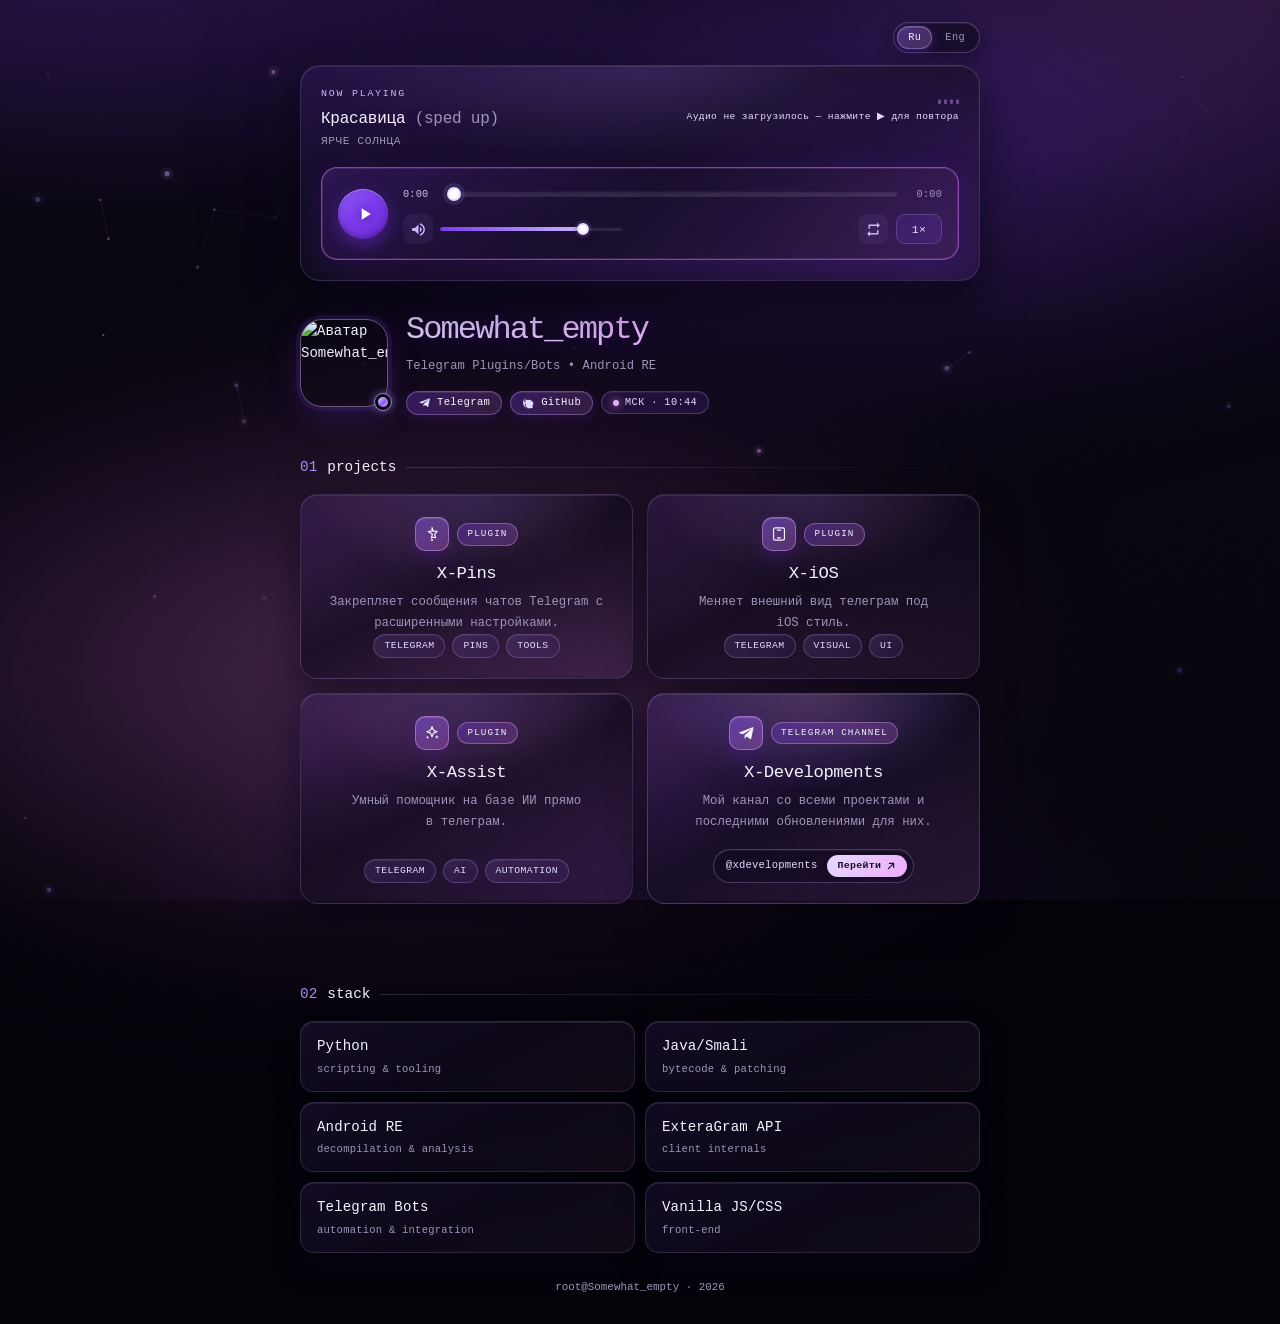
==== dev/index.html @ b6b92739 "dev: редизайн тестовой версии сайта — аура, X-Pins, stack, Web Audio visualizer, 3D-тилт карточек" ====
<!doctype html>
<html lang="ru">
<head>
  <meta charset="utf-8">
  <meta name="viewport" content="width=device-width, initial-scale=1">
  <meta name="theme-color" content="#05030a">
  <meta name="robots" content="noindex, nofollow">
  <meta name="description" content="Somewhat_empty — Telegram Plugins/Bots (X-Pins, X-iOS, X-Assist) • Android RE.">
  <meta property="og:type" content="website">
  <meta property="og:site_name" content="Somewhat_empty">
  <meta property="og:title" content="Somewhat_empty — Telegram Plugins/Bots • Android RE">
  <meta property="og:description" content="Плагины и инструменты для Telegram (X-Pins, X-iOS, X-Assist), боты и Android RE.">
  <meta property="og:url" content="https://empty.is-a.dev/">
  <meta property="og:image" content="https://empty.is-a.dev/og-preview.png">
  <meta property="og:image:type" content="image/png">
  <meta property="og:image:width" content="1200">
  <meta property="og:image:height" content="630">
  <meta name="twitter:card" content="summary_large_image">
  <meta name="twitter:title" content="Somewhat_empty — Telegram Plugins/Bots • Android RE">
  <meta name="twitter:description" content="Плагины и инструменты для Telegram (X-Pins, X-iOS, X-Assist), боты и Android RE.">
  <meta name="twitter:image" content="https://empty.is-a.dev/og-preview.png">
  <link rel="canonical" href="https://empty.is-a.dev/">
  <title>Somewhat_empty — projects</title>
  <link rel="icon" href="data:image/svg+xml,%3Csvg xmlns='http://www.w3.org/2000/svg' viewBox='0 0 32 32'%3E%3Crect width='32' height='32' rx='8' fill='%23120b22'/%3E%3Cpath d='M12 22.5a2.8 2.8 0 1 1-2.8-2.8c.4 0 .7 0 1 .2V9.2l9-2v9.6a2.8 2.8 0 1 1-2.8-2.8c.4 0 .7 0 1 .2V11l-5.4 1.2z' fill='%23a78bfa'/%3E%3C/svg%3E">
  <link rel="stylesheet" href="style.css?v=24">
</head>
<body>
  <canvas class="bg-particles" id="bg-particles" aria-hidden="true"></canvas>
  <div class="bg-aurora" aria-hidden="true"><span></span><span></span></div>
  <a class="skip-link" href="#main-content" data-i18n="skip">Перейти к содержимому</a>

  <header class="site-header">
    <div class="page-shell">
      <div class="top-bar">
        <button class="owner-views" id="owner-views" type="button" hidden aria-live="polite" title="Уникальные посетители">
          <svg class="owner-views__icon owner-views__icon--eye" viewBox="0 0 24 24" aria-hidden="true" focusable="false">
            <path d="M2.2 12c1.9-4.1 5.6-6.8 9.8-6.8s7.9 2.7 9.8 6.8c-1.9 4.1-5.6 6.8-9.8 6.8S4.1 16.1 2.2 12Z" fill="none" stroke="currentColor" stroke-width="1.8" stroke-linejoin="round"/>
            <circle cx="12" cy="12" r="3" fill="none" stroke="currentColor" stroke-width="1.8"/>
          </svg>
          <svg class="owner-views__icon owner-views__icon--age" viewBox="0 0 24 24" aria-hidden="true" focusable="false">
            <circle cx="12" cy="12" r="8.5" fill="none" stroke="currentColor" stroke-width="1.8"/>
            <path d="M12 7.5v4.8l3.2 2" fill="none" stroke="currentColor" stroke-width="1.8" stroke-linecap="round" stroke-linejoin="round"/>
          </svg>
          <span id="owner-views-count">0</span>
        </button>
        <div class="lang-switch" id="lang-switch" role="group" aria-label="Language">
          <button class="lang-switch__btn is-active" type="button" data-lang="ru" aria-pressed="true">Ru</button>
          <button class="lang-switch__btn" type="button" data-lang="en" aria-pressed="false">Eng</button>
        </div>
      </div>

      <section class="now-playing" aria-labelledby="now-playing-title">
        <div class="now-playing__top">
          <div class="now-playing__meta">
            <p class="now-playing__label" id="now-playing-title">NOW PLAYING</p>
            <p class="now-playing__track">Красавица <span>(sped up)</span></p>
            <p class="now-playing__artist">ЯРЧЕ СОЛНЦА</p>
          </div>
          <div class="now-playing__side">
            <div class="eq" id="eq" aria-hidden="true">
              <span></span><span></span><span></span><span></span>
            </div>
            <p class="now-playing__status" id="player-status" role="status" aria-live="polite"></p>
            <button class="sound-hint" id="sound-hint" type="button" hidden>
              <svg class="icon" viewBox="0 0 24 24" aria-hidden="true"><path d="M3 10v4h4l5 5V5L7 10H3zm13.5 2a4.5 4.5 0 00-2.5-4.03v8.05A4.5 4.5 0 0016.5 12zM14 3.23v2.06c2.89.86 5 3.54 5 6.71s-2.11 5.85-5 6.71v2.06c4.01-.91 7-4.49 7-8.77S18.01 4.14 14 3.23z" fill="currentColor"/></svg>
              <span data-i18n="unmuteHint">включить звук</span>
            </button>
          </div>
        </div>

        <div class="player" id="player">
          <span class="player__sheen" aria-hidden="true"></span>
          <audio id="audio" preload="auto" playsinline src="../2_5472336063693367267.m4a"
                 aria-label="Красавица (sped up) — ЯРЧЕ СОЛНЦА"></audio>

          <button class="player__play" id="play-btn" type="button" aria-label="Воспроизвести">
            <svg class="icon icon--play" viewBox="0 0 24 24" aria-hidden="true"><path d="M8 5.14v13.72L19 12 8 5.14z" fill="currentColor"/></svg>
            <svg class="icon icon--pause" viewBox="0 0 24 24" aria-hidden="true"><path d="M6.5 5h3.6v14H6.5zM13.9 5h3.6v14h-3.6z" fill="currentColor"/></svg>
          </button>

          <div class="player__center">
            <div class="player__time-row">
              <span class="player__time" id="current-time">0:00</span>

              <div class="player__seek-wrap">
                <div class="player__seek-track" aria-hidden="true">
                  <div class="player__seek-buffer" id="seek-buffer"></div>
                  <div class="player__seek-fill" id="seek-fill"></div>
                </div>
                <input class="player__seek" id="seek" type="range" min="0" max="1000" value="0" step="1"
                       aria-label="Перемотка" aria-valuetext="0:00 из 0:00">
              </div>

              <span class="player__time" id="duration-time">0:00</span>
            </div>

            <div class="player__controls-row">
              <div class="player__volume">
                <button class="player__icon-btn" id="mute-btn" type="button" aria-label="Выключить звук" aria-pressed="false">
                  <svg class="icon icon--vol-high" viewBox="0 0 24 24" aria-hidden="true"><path d="M3 10v4h4l5 5V5L7 10H3zm13.5 2a4.5 4.5 0 00-2.5-4.03v8.05A4.5 4.5 0 0016.5 12zM14 3.23v2.06c2.89.86 5 3.54 5 6.71s-2.11 5.85-5 6.71v2.06c4.01-.91 7-4.49 7-8.77S18.01 4.14 14 3.23z" fill="currentColor"/></svg>
                  <svg class="icon icon--vol-low" viewBox="0 0 24 24" aria-hidden="true"><path d="M3 10v4h4l5 5V5L7 10H3zm13.5 2a4.5 4.5 0 00-2.5-4.03v8.05A4.5 4.5 0 0016.5 12z" fill="currentColor"/></svg>
                  <svg class="icon icon--vol-mute" viewBox="0 0 24 24" aria-hidden="true"><path d="M3 10v4h4l5 5V5L7 10H3zm16.73 6.73L18.32 15.3A4.5 4.5 0 0016.5 12a4.5 4.5 0 001.82-3.3l1.41-1.41A6.44 6.44 0 0121 12c0 1.7-.53 3.28-1.44 4.59l-1.83-1.83zM19.73 21L21 19.73 4.27 3 3 4.27 19.73 21z" fill="currentColor"/></svg>
                </button>

                <div class="player__volume-wrap">
                  <div class="player__volume-track" aria-hidden="true">
                    <div class="player__volume-fill" id="volume-fill"></div>
                  </div>
                  <input class="player__volume-slider" id="volume" type="range" min="0" max="100" step="1" value="80"
                         aria-label="Громкость" aria-valuetext="80%">
                </div>
              </div>

              <div class="player__tools">
                <button class="player__icon-btn" id="loop-btn" type="button" aria-label="Повтор трека" aria-pressed="false">
                  <svg class="icon" viewBox="0 0 24 24" aria-hidden="true"><path d="M7 7h10v3l4-4-4-4v3H5v6h2V7zm10 10H7v-3l-4 4 4 4v-3h12v-6h-2v4z" fill="currentColor"/></svg>
                </button>

                <div class="player__speed">
                  <button class="player__speed-btn" id="speed-btn" type="button"
                          aria-label="Скорость воспроизведения" aria-haspopup="true" aria-expanded="false" aria-controls="speed-menu">
                    <span id="speed-label">1×</span>
                  </button>
                  <div class="player__speed-menu" id="speed-menu" role="menu" aria-label="Скорость воспроизведения" hidden>
                    <button type="button" role="menuitemradio" data-speed="0.5" aria-checked="false" tabindex="-1">0.5×</button>
                    <button type="button" role="menuitemradio" data-speed="0.75" aria-checked="false" tabindex="-1">0.75×</button>
                    <button type="button" role="menuitemradio" data-speed="1" aria-checked="true" tabindex="-1">1×</button>
                    <button type="button" role="menuitemradio" data-speed="1.25" aria-checked="false" tabindex="-1">1.25×</button>
                    <button type="button" role="menuitemradio" data-speed="1.5" aria-checked="false" tabindex="-1">1.5×</button>
                    <button type="button" role="menuitemradio" data-speed="1.75" aria-checked="false" tabindex="-1">1.75×</button>
                    <button type="button" role="menuitemradio" data-speed="2" aria-checked="false" tabindex="-1">2×</button>
                  </div>
                </div>
              </div>
            </div>
          </div>
        </div>
      </section>

      <div class="profile-row">
        <div class="profile-avatar-wrap">
          <img class="profile-avatar" src="../IMG_20261014_145535_242.jpg" alt="Аватар Somewhat_empty" width="88" height="88" fetchpriority="high" decoding="async">
          <span class="profile-status-dot" aria-hidden="true"></span>
        </div>
        <div class="profile-details">
          <h1 class="profile-name">Somewhat_empty</h1>
          <p class="profile-subtitle">Telegram Plugins/Bots • Android RE</p>
          <div class="profile-meta">
            <nav class="social-links" aria-label="Социальные сети">
              <a class="social-pill" href="https://t.me/Somewhat_empty" target="_blank" rel="noopener noreferrer">
                <svg class="social-pill__icon" viewBox="0 0 24 24" fill="none" aria-hidden="true"><path d="M20.66 4.43 3.63 11c-1.08.42-1.07 1.04-.2 1.3l4.37 1.37 10.12-6.38c.48-.3.92-.13.56.19l-8.2 7.4-.3 4.44c.44 0 .64-.2.88-.44l2.12-2.06 4.4 3.25c.81.45 1.4.22 1.6-.75l2.89-13.62c.3-1.19-.45-1.73-1.21-1.27Z" fill="currentColor"/></svg>
                <span>Telegram</span>
              </a>
              <a class="social-pill" href="https://github.com/EmptinessDeveloper" target="_blank" rel="noopener noreferrer">
                <svg class="social-pill__icon" viewBox="0 0 24 24" fill="none" aria-hidden="true"><path d="M12 2C6.48 2 2 6.58 2 12.25c0 4.53 2.87 8.37 6.84 9.73.5.1.68-.22.68-.49 0-.24-.01-.87-.01-1.72-2.78.62-3.37-1.37-3.37-1.37-.45-1.18-1.11-1.5-1.11-1.5-.91-.64.07-.62.07-.62 1.01.07 1.53 1.06 1.53 1.06.89 1.56 2.34 1.11 2.91.85.09-.66.35-1.11.63-1.37-2.22-.26-4.55-1.14-4.55-5.07 0-1.12.39-2.03 1.03-2.75-.1-.26-.45-1.3.1-2.71 0 0 .84-.27 2.75 1.05A10.44 10.44 0 0 1 20.99 12.25c0 5.67-4.48 10.25-10.99 10.25-.72 0-1.43-.07-2.12-.2-.73-.21-1.45-.69-1.45-1.53 0-1.08.39-1.98 1.03-2.69-.11-.28-.45-1.37.1-2.82 0 0 .9-.29 2.94 1.05.86-.23 1.78-.34 2.7-.34.92 0 1.84.11 2.7.34 2.04-1.34 2.94-1.05 2.94-1.05.55 1.45.21 2.54.1 2.82.64.71 1.03 1.61 1.03 2.69 0 1.84-.72 2.02-1.45 1.53-.69.13-1.4.2-2.12.2-5.51 0-11-4.58-11-10.25C2 6.58 6.48 2 12 2Z" fill="currentColor"/></svg>
                <span>GitHub</span>
              </a>
            </nav>
            <span class="profile-time" id="msk-time" aria-label="Московское время">
              <span class="profile-time__dot" aria-hidden="true"></span>
              <span id="msk-time-text">МСК · --:--</span>
            </span>
          </div>
        </div>
      </div>
    </div>
  </header>

  <main class="page-shell" id="main-content">
    <section class="project-section" aria-labelledby="projects-title">
      <h2 class="section-heading" id="projects-title">
        <span class="section-number">01</span>
        <span class="section-title">projects</span>
        <span class="section-rule" aria-hidden="true"></span>
      </h2>

      <div class="project-list">
        <article class="project-card">
          <div class="project-card__head">
            <span class="project-card__icon" aria-hidden="true">
              <svg viewBox="0 0 24 24" fill="none"><path d="M12 3.5 13.9 8.35 18.8 8.6l-3.35 3.87L16.9 17l-4.9-.87L11.1 17l1.45-4.53L7.2 8.6l4.9-.25L12 3.5Z" stroke="currentColor" stroke-width="1.6" stroke-linejoin="round"/><circle cx="12" cy="20" r="1.4" fill="currentColor"/></svg>
            </span>
            <span class="project-card__badge">Plugin</span>
          </div>
          <h3>X-Pins</h3>
          <p class="project-description" data-i18n="xpinsDesc">Закрепляет сообщения чатов Telegram с расширенными настройками.</p>
          <ul class="tag-list" aria-label="Теги проекта X-Pins">
            <li>telegram</li>
            <li>pins</li>
            <li>tools</li>
          </ul>
        </article>

        <article class="project-card">
          <div class="project-card__head">
            <span class="project-card__icon" aria-hidden="true">
              <svg viewBox="0 0 24 24" fill="none"><path d="M7 3.75h10A2.25 2.25 0 0 1 19.25 6v12A2.25 2.25 0 0 1 17 20.25H7A2.25 2.25 0 0 1 4.75 18V6A2.25 2.25 0 0 1 7 3.75Z" stroke="currentColor" stroke-width="1.6"/><path d="M9.75 6.75h4.5M10 17.25h4" stroke="currentColor" stroke-width="1.6" stroke-linecap="round"/></svg>
            </span>
            <span class="project-card__badge">Plugin</span>
          </div>
          <h3>X-iOS</h3>
          <p class="project-description" data-i18n="xiosDesc">Меняет внешний вид телеграм под iOS стиль.</p>
          <ul class="tag-list" aria-label="Теги проекта X-iOS">
            <li>telegram</li>
            <li>visual</li>
            <li>ui</li>
          </ul>
        </article>

        <article class="project-card">
          <div class="project-card__head">
            <span class="project-card__icon" aria-hidden="true">
              <svg viewBox="0 0 24 24" fill="none"><path d="m12 3.5 1.9 4.85 4.85 1.9-4.85 1.9L12 17l-1.9-4.85-4.85-1.9 4.85-1.9L12 3.5Z" stroke="currentColor" stroke-width="1.6" stroke-linejoin="round"/><path d="m18.5 14.5.8 2 2 .8-2 .8-.8 2-.8-2-2-.8 2-.8.8-2ZM6 15.5l.65 1.6 1.6.65-1.6.65L6 20l-.65-1.6-1.6-.65 1.6-.65L6 15.5Z" fill="currentColor"/></svg>
            </span>
            <span class="project-card__badge">Plugin</span>
          </div>
          <h3>X-Assist</h3>
          <p class="project-description" data-i18n="xassistDesc">Умный помощник на базе ИИ прямо в телеграм.</p>
          <ul class="tag-list" aria-label="Теги проекта X-Assist">
            <li>telegram</li>
            <li>ai</li>
            <li>automation</li>
          </ul>
        </article>

        <article class="project-card project-card--channel">
          <div class="project-card__head">
            <span class="project-card__icon project-card__icon--tg" aria-hidden="true">
              <svg viewBox="0 0 24 24" fill="none"><path d="M20.66 4.43 3.63 11c-1.08.42-1.07 1.04-.2 1.3l4.37 1.37 10.12-6.38c.48-.3.92-.13.56.19l-8.2 7.4-.3 4.44c.44 0 .64-.2.88-.44l2.12-2.06 4.4 3.25c.81.45 1.4.22 1.6-.75l2.89-13.62c.3-1.19-.45-1.73-1.21-1.27Z" fill="currentColor"/></svg>
            </span>
            <span class="project-card__badge project-card__badge--channel">Telegram Channel</span>
          </div>
          <h3>X-Developments</h3>
          <p class="project-description" data-i18n="xdevelopDesc">Мой канал со всеми проектами и последними обновлениями для них.</p>
          <a class="project-card__cta" href="https://t.me/xdevelopments" target="_blank" rel="noopener noreferrer">
            <span class="project-card__handle">@xdevelopments</span>
            <span class="project-card__action">
              <span data-i18n="channelCta">Перейти</span>
              <svg viewBox="0 0 16 16" fill="none" aria-hidden="true"><path d="M4.5 11.5 11.5 4.5M11.5 4.5H6M11.5 4.5V10" stroke="currentColor" stroke-width="1.6" stroke-linecap="round" stroke-linejoin="round"/></svg>
            </span>
          </a>
        </article>
      </div>
    </section>

    <section class="stack-section" aria-labelledby="stack-title">
      <h2 class="section-heading" id="stack-title">
        <span class="section-number">02</span>
        <span class="section-title">stack</span>
        <span class="section-rule" aria-hidden="true"></span>
      </h2>

      <ul class="stack-list">
        <li class="stack-item">
          <span class="stack-item__name">Python</span>
          <span class="stack-item__note">scripting & tooling</span>
        </li>
        <li class="stack-item">
          <span class="stack-item__name">Java/Smali</span>
          <span class="stack-item__note">bytecode & patching</span>
        </li>
        <li class="stack-item">
          <span class="stack-item__name">Android RE</span>
          <span class="stack-item__note">decompilation & analysis</span>
        </li>
        <li class="stack-item">
          <span class="stack-item__name">ExteraGram API</span>
          <span class="stack-item__note">client internals</span>
        </li>
        <li class="stack-item">
          <span class="stack-item__name">Telegram Bots</span>
          <span class="stack-item__note">automation & integration</span>
        </li>
        <li class="stack-item">
          <span class="stack-item__name">Vanilla JS/CSS</span>
          <span class="stack-item__note">front-end</span>
        </li>
      </ul>
    </section>
  </main>

  <footer class="site-footer">
    <div class="page-shell">
      <p>root@Somewhat_empty · 2026</p>
    </div>
  </footer>

  <div class="enter-gate" id="enter-gate" role="dialog" aria-modal="true" aria-label="click to enter" hidden>
    <div class="enter-gate__iris" aria-hidden="true"></div>
    <div class="enter-gate__glow" aria-hidden="true"></div>
    <div class="enter-gate__stage">
      <span class="enter-gate__halo" aria-hidden="true"></span>
      <button class="enter-gate__cta" id="enter-btn" type="button">
        <span class="enter-gate__cta-text">click to enter</span>
      </button>
    </div>
  </div>

  <script src="player.js?v=24"></script>
</body>
</html>
---- dev/style.css ----
:root {
  color-scheme: dark;

  --bg: #05030a;
  --bg-2: #0e081b;
  --text: #f5f2fc;
  --muted: #9e95ba;

  --violet-100: #f7f3ff;
  --violet-200: #e5dcff;
  --violet-300: #cbbaff;
  --violet-400: #a78bfa;
  --violet-500: #8b5cf6;
  --violet-600: #7c3aed;
  --violet-700: #4c1d95;
  --orchid: #f0abfc;

  --accent: var(--violet-400);
  --accent-2: var(--violet-600);
  --accent-hover: var(--violet-200);
  --accent-soft: rgba(167, 139, 250, 0.13);
  --accent-glow: rgba(124, 58, 237, 0.42);

  --card-bg: linear-gradient(155deg, rgba(139, 92, 246, 0.11) 0%, rgba(16, 10, 29, 0.78) 48%, rgba(240, 171, 252, 0.06) 100%);
  --card-border: rgba(196, 176, 253, 0.16);
  --card-border-hover: rgba(216, 200, 255, 0.42);
  --tag-bg: rgba(167, 139, 250, 0.08);
  --tag-border: rgba(196, 176, 253, 0.18);
  --rule: rgba(196, 176, 253, 0.2);

  --player-bg: linear-gradient(142deg, rgba(124, 58, 237, 0.2) 0%, rgba(24, 14, 46, 0.62) 48%, rgba(232, 121, 249, 0.09) 100%);
  --player-border: rgba(196, 176, 253, 0.22);
  --track-bg: rgba(241, 235, 255, 0.11);
  --track-buffer: rgba(196, 176, 253, 0.26);
  --fill: linear-gradient(90deg, #7c3aed 0%, #a78bfa 54%, #f0abfc 100%);

  --glass: rgba(14, 9, 26, 0.88);
  --shadow-lg: 0 20px 48px rgba(4, 2, 12, 0.68);
  --ease-out-expo: cubic-bezier(0.16, 1, 0.3, 1);

  --mono: "JetBrains Mono", "Fira Code", ui-monospace, SFMono-Regular, Menlo, Consolas, "Liberation Mono", monospace;
}

html,
body,
*,
*::before,
*::after {
  box-sizing: border-box;
  -webkit-tap-highlight-color: rgba(0, 0, 0, 0) !important;
  -webkit-tap-highlight-color: transparent !important;
  -webkit-touch-callout: none;
}

::selection {
  background: rgba(167, 139, 250, 0.28);
  color: var(--violet-100);
}

body,
a,
button,
input,
.enter-gate,
.project-card,
.now-playing {
  -webkit-user-select: none;
  user-select: none;
}

a,
button,
input,
[tabindex] {
  outline: none;
}

a:focus,
button:focus,
input:focus {
  outline: none;
}

html {
  scroll-behavior: smooth;
  scrollbar-width: thin;
  scrollbar-color: rgba(167, 139, 250, 0.32) transparent;
}

body {
  display: flex;
  min-width: 320px;
  min-height: 100vh;
  min-height: 100svh;
  flex-direction: column;
  margin: 0;
  color: var(--text);
  background-color: var(--bg);
  font-family: var(--mono);
  font-size: 14px;
  line-height: 1.6;
  -webkit-font-smoothing: antialiased;
  text-rendering: optimizeLegibility;
}

body::before {
  content: "";
  position: fixed;
  inset: 0;
  z-index: 0;
  pointer-events: none;
  background:
    radial-gradient(920px 520px at 8% -12%, rgba(124, 58, 237, 0.32) 0%, transparent 62%),
    radial-gradient(760px 460px at 98% -4%, rgba(232, 121, 249, 0.14) 0%, transparent 60%),
    radial-gradient(880px 560px at 50% 112%, rgba(76, 29, 149, 0.28) 0%, transparent 64%),
    linear-gradient(180deg, #090512 0%, var(--bg) 100%);
}

body::after {
  content: "";
  position: fixed;
  inset: 0;
  z-index: 2;
  pointer-events: none;
  opacity: 0.032;
  background-image: url("data:image/svg+xml,%3Csvg xmlns='http://www.w3.org/2000/svg' width='160' height='160'%3E%3Cfilter id='n'%3E%3CfeTurbulence type='fractalNoise' baseFrequency='0.85' numOctaves='3' stitchTiles='stitch'/%3E%3C/filter%3E%3Crect width='100%25' height='100%25' filter='url(%23n)'/%3E%3C/svg%3E");
  background-size: 160px 160px;
}

.profile-name,
.project-card h3 {
  text-wrap: balance;
}

.project-description {
  text-wrap: pretty;
}

.page-shell {
  width: min(680px, calc(100% - 40px));
  margin-inline: auto;
}

a {
  color: var(--accent);
  text-decoration: none;
  text-underline-offset: 0.22em;
  transition: color 0.2s ease, text-decoration-color 0.2s ease;
}

a:hover {
  color: var(--accent-hover);
  text-decoration: underline;
}

@media (hover: hover) and (pointer: fine) {
  a:focus-visible,
  button:focus-visible,
  input:focus-visible {
    outline: 2px solid var(--violet-300);
    outline-offset: 3px;
    border-radius: 8px;
  }
}

.skip-link {
  position: absolute;
  top: 12px;
  left: 12px;
  z-index: 20;
  padding: 8px 12px;
  transform: translateY(-160%);
  color: #1a0f2e;
  background: var(--violet-200);
  font-size: 0.75rem;
}

.skip-link:focus {
  transform: translateY(0);
}

.bg-particles {
  position: fixed;
  inset: 0;
  z-index: 0;
  width: 100%;
  height: 100%;
  pointer-events: none;
}

.bg-aurora {
  position: fixed;
  inset: -25%;
  z-index: 0;
  pointer-events: none;
  filter: blur(88px);
  opacity: 0.55;
  will-change: transform;
}

.bg-aurora span {
  position: absolute;
  display: block;
  border-radius: 50%;
  will-change: transform;
}

.bg-aurora span:nth-child(1) {
  inset: 8% 4% 55% 30%;
  background: radial-gradient(50% 50% at 50% 50%, rgba(124, 58, 237, 0.75) 0%, rgba(124, 58, 237, 0) 100%);
  animation: aurora-a 19s ease-in-out infinite;
}

.bg-aurora span:nth-child(2) {
  inset: 45% 28% 12% 4%;
  background: radial-gradient(50% 50% at 50% 50%, rgba(232, 121, 249, 0.6) 0%, rgba(232, 121, 249, 0) 100%);
  animation: aurora-b 24s ease-in-out infinite;
}

@keyframes aurora-a {
  0%, 100% { transform: translate3d(0, 0, 0) scale(1); }
  50% { transform: translate3d(6%, 4%, 0) scale(1.16); }
}

@keyframes aurora-b {
  0%, 100% { transform: translate3d(0, 0, 0) scale(1.05); }
  50% { transform: translate3d(-7%, -5%, 0) scale(0.92); }
}

.site-header,
#main-content,
.site-footer {
  position: relative;
  z-index: 1;
}

.site-header {
  padding: 22px 0 42px;
}

.top-bar {
  display: flex;
  align-items: center;
  justify-content: flex-end;
  gap: 8px;
  margin-bottom: 12px;
}

.owner-views {
  display: inline-flex;
  align-items: center;
  gap: 6px;
  padding: 5px 11px;
  border: 1px solid rgba(196, 176, 253, 0.28);
  border-radius: 999px;
  background: rgba(17, 10, 32, 0.72);
  box-shadow: 0 6px 18px rgba(8, 4, 18, 0.45), inset 0 1px 0 rgba(255, 255, 255, 0.07);
  backdrop-filter: blur(12px);
  -webkit-backdrop-filter: blur(12px);
  color: var(--violet-100);
  font-family: var(--mono);
  font-size: 0.62rem;
  font-weight: 500;
  font-variant-numeric: tabular-nums;
  letter-spacing: 0.02em;
  line-height: 1.45;
  white-space: nowrap;
  cursor: pointer;
  transition: border-color 0.18s ease, background 0.18s ease, transform 0.16s ease, box-shadow 0.18s ease;
}

.owner-views:hover {
  border-color: rgba(226, 215, 255, 0.46);
  background: rgba(25, 14, 48, 0.82);
}

.owner-views:active {
  transform: scale(0.97);
}

.owner-views:focus-visible {
  outline: none;
}

.owner-views[hidden] {
  display: none !important;
}

.owner-views__icon {
  width: 13px;
  height: 13px;
  flex: 0 0 auto;
  color: var(--orchid);
}

.owner-views__icon--age {
  display: none;
}

.owner-views.is-age-mode .owner-views__icon--eye {
  display: none;
}

.owner-views.is-age-mode .owner-views__icon--age {
  display: block;
}

.lang-switch {
  display: inline-flex;
  align-items: center;
  gap: 2px;
  padding: 3px;
  border: 1px solid rgba(196, 176, 253, 0.28);
  border-radius: 999px;
  background: rgba(17, 10, 32, 0.72);
  box-shadow: 0 6px 18px rgba(8, 4, 18, 0.45), inset 0 1px 0 rgba(255, 255, 255, 0.07);
  backdrop-filter: blur(12px);
  -webkit-backdrop-filter: blur(12px);
}

.lang-switch__btn {
  padding: 3px 10px;
  border: 1px solid transparent;
  border-radius: 999px;
  color: var(--muted);
  background: transparent;
  font-family: var(--mono);
  font-size: 0.64rem;
  font-weight: 500;
  letter-spacing: 0.04em;
  line-height: 1.45;
  cursor: pointer;
  transition: color 0.18s ease, background 0.18s ease, border-color 0.18s ease, box-shadow 0.18s ease;
}

.lang-switch__btn:hover {
  color: var(--violet-200);
}

.lang-switch__btn.is-active {
  color: var(--violet-100);
  border-color: rgba(201, 184, 255, 0.36);
  background: linear-gradient(135deg, rgba(139, 92, 246, 0.44), rgba(240, 171, 252, 0.22));
  box-shadow: 0 2px 10px rgba(124, 58, 237, 0.38), inset 0 1px 0 rgba(255, 255, 255, 0.14);
}

.now-playing {
  position: relative;
  margin-bottom: 30px;
  padding: 20px;
  border: 1px solid var(--card-border);
  border-radius: 20px;
  background: var(--card-bg);
  box-shadow: var(--shadow-lg), inset 0 1px 0 rgba(255, 255, 255, 0.09);
  backdrop-filter: blur(16px) saturate(125%);
  -webkit-backdrop-filter: blur(16px) saturate(125%);
  overflow: visible;
  isolation: isolate;
  --audio-energy: 0;
  transition: border-color 0.3s ease, box-shadow 0.4s ease;
}

body.is-audio-playing .now-playing {
  border-color: rgba(196, 176, 253, 0.3);
  box-shadow:
    0 22px 54px rgba(12, 5, 28, 0.72),
    0 0 calc(28px + 72px * var(--audio-energy)) rgba(124, 58, 237, calc(0.14 + 0.24 * var(--audio-energy))),
    inset 0 1px 0 rgba(255, 255, 255, 0.12);
}

.now-playing::before {
  content: "";
  position: absolute;
  inset: 0 0 auto;
  height: 60%;
  border-radius: inherit;
  background: radial-gradient(62% 100% at 50% 0%, rgba(167, 139, 250, 0.16) 0%, transparent 74%);
  pointer-events: none;
  z-index: -1;
}

.now-playing::after,
.project-card::after {
  content: "";
  position: absolute;
  inset: 0;
  border-radius: inherit;
  background: radial-gradient(
    260px circle at var(--mx, 50%) var(--my, 0%),
    rgba(216, 194, 255, 0.11),
    transparent 65%
  );
  opacity: 0;
  pointer-events: none;
  z-index: -1;
  transition: opacity 0.35s ease;
}

@media (hover: hover) and (pointer: fine) {
  .now-playing:hover::after,
  .project-card:hover::after {
    opacity: 1;
  }
}

.now-playing__top {
  position: relative;
  display: flex;
  align-items: flex-start;
  justify-content: space-between;
  gap: 16px;
  margin-bottom: 16px;
}

.now-playing__meta {
  min-width: 0;
}

.now-playing__label {
  margin: 0;
  color: var(--violet-300);
  font-size: 0.62rem;
  letter-spacing: 0.18em;
  text-transform: uppercase;
}

.now-playing__track {
  margin: 6px 0 0;
  overflow: hidden;
  color: var(--violet-100);
  font-size: 1rem;
  font-weight: 500;
  line-height: 1.4;
  letter-spacing: -0.015em;
  text-overflow: ellipsis;
  white-space: nowrap;
  text-shadow: 0 0 22px rgba(167, 139, 250, 0.35);
}

.now-playing__track span {
  color: var(--muted);
  font-weight: 400;
}

.now-playing__artist {
  margin: 3px 0 0;
  color: var(--muted);
  font-size: 0.7rem;
  letter-spacing: 0.05em;
}

.now-playing__side {
  display: flex;
  flex: 0 0 auto;
  flex-direction: column;
  align-items: flex-end;
  gap: 6px;
  max-width: 46%;
  padding-top: 2px;
}

.now-playing__status {
  margin: 0;
  color: var(--violet-300);
  font-size: 0.6rem;
  letter-spacing: 0.04em;
  line-height: 1.4;
  text-align: right;
}

.now-playing__status:empty {
  display: none;
}

.now-playing__status:not(:empty) {
  color: var(--violet-200);
}

.eq {
  display: flex;
  align-items: flex-end;
  gap: 3px;
  height: 16px;
}

.eq span {
  display: block;
  width: 3px;
  height: 100%;
  border-radius: 2px;
  background: linear-gradient(180deg, var(--orchid), var(--violet-400));
  opacity: 0.42;
  transform: scaleY(0.28);
  transform-origin: bottom;
  will-change: transform;
}

body.is-audio-playing .eq span {
  opacity: 1;
  animation-timing-function: ease-in-out;
  animation-iteration-count: infinite;
}

body.is-audio-playing .eq span:nth-child(1) { animation-name: eq-1; animation-duration: 0.74s; animation-delay: -0.2s; }
body.is-audio-playing .eq span:nth-child(2) { animation-name: eq-2; animation-duration: 1.13s; animation-delay: -0.6s; }
body.is-audio-playing .eq span:nth-child(3) { animation-name: eq-3; animation-duration: 0.91s; animation-delay: -0.05s; }
body.is-audio-playing .eq span:nth-child(4) { animation-name: eq-4; animation-duration: 0.62s; animation-delay: -0.4s; }

body.is-audio-playing .eq.is-live span {
  animation: none !important;
  transform: scaleY(var(--eq-height, 0.28));
  transform-origin: bottom;
  will-change: transform;
  transition: transform 0.05s linear;
}

@keyframes eq-1 {
  0%, 100% { transform: scaleY(0.28); }
  22%      { transform: scaleY(0.95); }
  48%      { transform: scaleY(0.44); }
  71%      { transform: scaleY(0.8); }
}

@keyframes eq-2 {
  0%, 100% { transform: scaleY(0.58); }
  35%      { transform: scaleY(0.24); }
  60%      { transform: scaleY(1); }
  85%      { transform: scaleY(0.38); }
}

@keyframes eq-3 {
  0%, 100% { transform: scaleY(0.42); }
  18%      { transform: scaleY(1); }
  40%      { transform: scaleY(0.2); }
  66%      { transform: scaleY(0.7); }
  88%      { transform: scaleY(0.34); }
}

@keyframes eq-4 {
  0%, 100% { transform: scaleY(0.24); }
  30%      { transform: scaleY(0.66); }
  55%      { transform: scaleY(1); }
  78%      { transform: scaleY(0.48); }
}

#audio {
  display: none;
}

.player {
  position: relative;
  display: flex;
  align-items: center;
  gap: 15px;
  padding: 15px 16px;
  border: 1px solid var(--player-border);
  border-radius: 16px;
  background: var(--player-bg);
  box-shadow:
    0 10px 30px rgba(76, 29, 149, 0.3),
    inset 0 1px 0 rgba(241, 235, 255, 0.12);
}

.player__sheen {
  position: absolute;
  inset: 0;
  width: 60%;
  border-radius: inherit;
  background: linear-gradient(115deg, transparent 20%, rgba(245, 240, 255, 0.08) 50%, transparent 80%);
  transform: translate3d(-130%, 0, 0);
  opacity: 0;
  pointer-events: none;
  transition: opacity 0.45s ease;
}

.player.is-playing .player__sheen {
  opacity: 1;
  animation: sheen 7.5s linear infinite;
}

@keyframes sheen {
  from { transform: translate3d(-130%, 0, 0); }
  to   { transform: translate3d(280%, 0, 0); }
}

.player__play {
  position: relative;
  display: flex;
  width: 50px;
  height: 50px;
  flex: 0 0 50px;
  align-items: center;
  justify-content: center;
  padding: 0;
  border: none;
  border-radius: 50%;
  color: #fff;
  background: linear-gradient(140deg, var(--violet-500) 0%, var(--violet-600) 45%, #6d28d9 100%);
  cursor: pointer;
  box-shadow:
    0 6px 18px rgba(109, 40, 217, 0.55),
    inset 0 1px 0 rgba(255, 255, 255, 0.35),
    inset 0 -2px 6px rgba(30, 10, 60, 0.4);
  transition: transform 0.16s ease, box-shadow 0.22s ease, filter 0.22s ease;
}

.player__play:hover {
  transform: translateY(-1px) scale(1.05);
  filter: brightness(1.07);
  box-shadow:
    0 10px 26px rgba(124, 58, 237, 0.6),
    inset 0 1px 0 rgba(255, 255, 255, 0.4);
}

.player__play:active {
  transform: scale(0.96);
}

.player__play .icon {
  position: relative;
  z-index: 1;
  width: 20px;
  height: 20px;
  filter: drop-shadow(0 1px 3px rgba(30, 10, 60, 0.45));
}

.player__play .icon--play {
  margin-left: 3px;
}

.player__play .icon--pause {
  display: none;
}

.player.is-playing .icon--play {
  display: none;
}

.player.is-playing .icon--pause {
  display: block;
}

.player.is-playing .player__play::before {
  content: "";
  position: absolute;
  inset: -6px;
  border-radius: 50%;
  border: 1px solid rgba(196, 176, 253, 0.55);
  animation: halo 2.4s ease-out infinite;
  pointer-events: none;
}

@keyframes halo {
  0%   { transform: scale(0.86); opacity: 0.85; }
  70%  { transform: scale(1.22); opacity: 0; }
  100% { transform: scale(1.22); opacity: 0; }
}

.player.is-buffering .player__play::after {
  content: "";
  position: absolute;
  inset: -4px;
  border-radius: 50%;
  border: 2px solid rgba(167, 139, 250, 0.18);
  border-top-color: var(--violet-200);
  animation: spin 0.85s linear infinite;
  pointer-events: none;
}

@keyframes spin {
  to { transform: rotate(360deg); }
}

.player__center {
  display: flex;
  min-width: 0;
  flex: 1 1 auto;
  flex-direction: column;
  gap: 9px;
}

.player__time-row {
  display: flex;
  align-items: center;
  gap: 10px;
}

.player__time {
  flex: 0 0 auto;
  min-width: 34px;
  color: var(--violet-200);
  font-size: 0.64rem;
  font-variant-numeric: tabular-nums;
  letter-spacing: 0.02em;
  opacity: 0.85;
}

#duration-time {
  text-align: right;
  color: var(--muted);
  opacity: 1;
}

.player__seek-wrap,
.player__volume-wrap {
  position: relative;
  display: flex;
  flex: 1 1 auto;
  align-items: center;
  min-width: 0;
}

.player__seek-wrap {
  height: 22px;
}

.player__volume-wrap {
  height: 18px;
}

.player__seek-track,
.player__volume-track {
  position: absolute;
  top: 50%;
  left: 0;
  right: 0;
  height: 6px;
  transform: translateY(-50%);
  border-radius: 999px;
  background: var(--track-bg);
  box-shadow: inset 0 1px 2px rgba(10, 4, 22, 0.55);
  overflow: hidden;
  pointer-events: none;
  transition: height 0.16s ease;
}

.player__volume-track {
  height: 4px;
}

.player__seek-buffer,
.player__seek-fill,
.player__volume-fill {
  position: absolute;
  top: 0;
  left: 0;
  height: 100%;
  width: 0%;
  border-radius: 999px;
}

.player__seek-buffer {
  background: var(--track-buffer);
}

.player__seek-fill {
  background: var(--fill);
  box-shadow: 0 0 12px rgba(167, 139, 250, 0.55);
}

.player__volume-fill {
  background: linear-gradient(90deg, var(--violet-600), var(--violet-300));
}

.player__seek,
.player__volume-slider {
  position: relative;
  z-index: 2;
  width: 100%;
  margin: 0;
  padding: 0;
  border: none;
  background: transparent;
  -webkit-appearance: none;
  appearance: none;
  cursor: pointer;
}

.player__seek { height: 22px; }
.player__volume-slider { height: 18px; }

.player__seek::-webkit-slider-runnable-track,
.player__volume-slider::-webkit-slider-runnable-track {
  height: 22px;
  background: transparent;
  border: none;
}

.player__volume-slider::-webkit-slider-runnable-track {
  height: 18px;
}

.player__seek::-moz-range-track,
.player__volume-slider::-moz-range-track {
  height: 22px;
  background: transparent;
  border: none;
}

.player__volume-slider::-moz-range-track {
  height: 18px;
}

.player__seek::-webkit-slider-thumb {
  -webkit-appearance: none;
  appearance: none;
  width: 14px;
  height: 14px;
  margin-top: 4px;
  border: 2px solid var(--violet-200);
  border-radius: 50%;
  background: #fff;
  box-shadow: 0 0 0 4px rgba(167, 139, 250, 0.16), 0 2px 8px rgba(10, 4, 22, 0.6);
  transition: transform 0.14s ease, box-shadow 0.18s ease;
}

.player__volume-slider::-webkit-slider-thumb {
  -webkit-appearance: none;
  appearance: none;
  width: 12px;
  height: 12px;
  margin-top: 3px;
  border: 2px solid var(--violet-200);
  border-radius: 50%;
  background: #fff;
  box-shadow: 0 0 0 3px rgba(167, 139, 250, 0.14), 0 2px 6px rgba(10, 4, 22, 0.6);
  transition: transform 0.14s ease, box-shadow 0.18s ease;
}

.player__seek::-moz-range-thumb,
.player__volume-slider::-moz-range-thumb {
  width: 14px;
  height: 14px;
  border: 2px solid var(--violet-200);
  border-radius: 50%;
  background: #fff;
  box-shadow: 0 0 0 4px rgba(167, 139, 250, 0.16), 0 2px 8px rgba(10, 4, 22, 0.6);
}

.player__volume-slider::-moz-range-thumb {
  width: 12px;
  height: 12px;
  box-shadow: 0 0 0 3px rgba(167, 139, 250, 0.14), 0 2px 6px rgba(10, 4, 22, 0.6);
}

.player__seek-wrap:hover .player__seek-track,
.player.is-scrubbing .player__seek-track {
  height: 8px;
}

.player__seek:hover::-webkit-slider-thumb,
.player__seek:focus-visible::-webkit-slider-thumb,
.player.is-scrubbing .player__seek::-webkit-slider-thumb {
  transform: scale(1.18);
  box-shadow: 0 0 0 6px rgba(167, 139, 250, 0.22), 0 2px 10px rgba(10, 4, 22, 0.7);
}

.player__volume-slider:hover::-webkit-slider-thumb,
.player__volume-slider:focus-visible::-webkit-slider-thumb {
  transform: scale(1.2);
  box-shadow: 0 0 0 5px rgba(167, 139, 250, 0.2), 0 2px 8px rgba(10, 4, 22, 0.7);
}

.player__seek:focus-visible,
.player__volume-slider:focus-visible {
  outline: none;
}

.player__seek:focus-visible::-moz-range-thumb,
.player__volume-slider:focus-visible::-moz-range-thumb {
  box-shadow: 0 0 0 6px rgba(196, 176, 253, 0.35), 0 2px 10px rgba(10, 4, 22, 0.7);
}

.player__controls-row {
  display: flex;
  align-items: center;
  justify-content: space-between;
  gap: 12px;
}

.player__volume {
  display: flex;
  align-items: center;
  gap: 7px;
  flex: 1 1 auto;
  min-width: 0;
  max-width: 220px;
}

.player__tools {
  display: flex;
  align-items: center;
  gap: 8px;
  flex: 0 0 auto;
}

.player__icon-btn {
  display: flex;
  width: 30px;
  height: 30px;
  flex: 0 0 30px;
  align-items: center;
  justify-content: center;
  padding: 0;
  border: 1px solid transparent;
  border-radius: 9px;
  color: var(--violet-300);
  background: rgba(167, 139, 250, 0.08);
  cursor: pointer;
  transition: color 0.16s ease, background 0.16s ease, border-color 0.16s ease, transform 0.16s ease;
}

.player__icon-btn:hover {
  color: #fff;
  border-color: rgba(196, 176, 253, 0.4);
  background: rgba(167, 139, 250, 0.2);
  transform: translateY(-1px);
}

.player__icon-btn:active {
  transform: translateY(0) scale(0.95);
}

.player__icon-btn .icon {
  width: 17px;
  height: 17px;
}

.player__icon-btn.is-active {
  color: #1b0f33;
  border-color: transparent;
  background: linear-gradient(140deg, var(--violet-300), var(--violet-400));
  box-shadow: 0 3px 12px rgba(124, 58, 237, 0.45);
}

.player .icon--vol-low,
.player .icon--vol-mute {
  display: none;
}

.player .player__icon-btn.is-quiet .icon--vol-high {
  display: none;
}

.player .player__icon-btn.is-quiet .icon--vol-low {
  display: block;
}

.player.is-muted .icon--vol-high,
.player.is-muted .icon--vol-low {
  display: none;
}

.player.is-muted .icon--vol-mute {
  display: block;
}

.player.is-muted #mute-btn {
  color: var(--violet-200);
  background: rgba(232, 121, 249, 0.16);
}

.player__speed {
  position: relative;
  flex: 0 0 auto;
}

.player__speed-btn {
  display: flex;
  align-items: center;
  justify-content: center;
  min-width: 46px;
  height: 30px;
  padding: 0 11px;
  border: 1px solid var(--player-border);
  border-radius: 9px;
  color: var(--violet-200);
  background: rgba(124, 58, 237, 0.16);
  font-family: var(--mono);
  font-size: 0.72rem;
  font-weight: 500;
  letter-spacing: 0.02em;
  cursor: pointer;
  transition: color 0.16s ease, background 0.16s ease, border-color 0.16s ease, box-shadow 0.16s ease;
}

.player__speed-btn:hover {
  color: #fff;
  border-color: var(--violet-300);
  background: rgba(167, 139, 250, 0.28);
  box-shadow: 0 4px 14px rgba(124, 58, 237, 0.35);
}

.player__speed-btn[aria-expanded="true"] {
  color: #fff;
  border-color: var(--violet-300);
  background: linear-gradient(140deg, rgba(124, 58, 237, 0.55), rgba(167, 139, 250, 0.35));
}

.player__speed-menu {
  position: absolute;
  right: 0;
  bottom: calc(100% + 10px);
  z-index: 12;
  display: flex;
  min-width: 84px;
  flex-direction: column;
  gap: 2px;
  padding: 6px;
  border: 1px solid var(--card-border-hover);
  border-radius: 12px;
  background: var(--glass);
  backdrop-filter: blur(16px);
  -webkit-backdrop-filter: blur(16px);
  box-shadow: 0 16px 40px rgba(8, 4, 18, 0.7), 0 0 0 1px rgba(167, 139, 250, 0.1);
  animation: menu-in 0.16s ease-out;
}

.player__speed-menu[hidden] {
  display: none;
}

@keyframes menu-in {
  from { transform: translateY(6px) scale(0.97); opacity: 0; }
  to   { transform: translateY(0) scale(1); opacity: 1; }
}

.player__speed-menu button {
  padding: 7px 12px;
  border: none;
  border-radius: 8px;
  color: var(--muted);
  background: transparent;
  font-family: var(--mono);
  font-size: 0.71rem;
  text-align: left;
  cursor: pointer;
  transition: color 0.13s ease, background 0.13s ease;
}

.player__speed-menu button:hover,
.player__speed-menu button:focus-visible {
  color: var(--violet-100);
  background: rgba(167, 139, 250, 0.18);
  outline: none;
}

.player__speed-menu button.is-active {
  color: #1b0f33;
  background: linear-gradient(140deg, var(--violet-300), var(--violet-400));
  font-weight: 600;
}

.player.speed-open {
  z-index: 6;
}

.player.is-looping {
  box-shadow:
    0 10px 30px rgba(76, 29, 149, 0.3),
    inset 0 1px 0 rgba(241, 235, 255, 0.12),
    inset 0 0 0 1px rgba(232, 121, 249, 0.22);
}

.player.is-silent {
  border-color: rgba(232, 121, 249, 0.36);
}

.player.is-silent .player__seek-fill {
  background: linear-gradient(90deg, rgba(124, 58, 237, 0.72), rgba(196, 176, 253, 0.72));
  box-shadow: none;
}

.player.is-silent .player__play {
  filter: saturate(0.75);
}

.player.has-error {
  border-color: rgba(232, 121, 249, 0.5);
  box-shadow: 0 10px 30px rgba(76, 29, 149, 0.3), inset 0 0 0 1px rgba(232, 121, 249, 0.16);
}

.profile-row {
  display: flex;
  align-items: center;
  gap: 18px;
}

.profile-avatar-wrap {
  position: relative;
  flex: 0 0 88px;
  width: 88px;
  height: 88px;
}

.profile-avatar {
  display: block;
  width: 100%;
  height: 100%;
  border: 1px solid var(--card-border-hover);
  border-radius: 22px;
  object-fit: cover;
  box-shadow: 0 0 0 4px rgba(124, 58, 237, 0.12), 0 10px 30px rgba(76, 29, 149, 0.35);
}

.profile-status-dot {
  position: absolute;
  right: -3px;
  bottom: -3px;
  width: 16px;
  height: 16px;
  border: 3px solid var(--bg);
  border-radius: 50%;
  background: linear-gradient(135deg, var(--violet-200) 0%, var(--violet-500) 55%, var(--orchid) 100%);
  box-shadow: 0 0 10px rgba(169, 139, 250, 0.75);
}

.profile-status-dot::after {
  content: "";
  position: absolute;
  inset: -4px;
  border-radius: 50%;
  border: 1px solid rgba(201, 184, 255, 0.6);
  animation: status-pulse 2.4s ease-out infinite;
  pointer-events: none;
}

@keyframes status-pulse {
  0%   { transform: scale(0.8); opacity: 0.9; }
  75%  { transform: scale(1.45); opacity: 0; }
  100% { transform: scale(1.45); opacity: 0; }
}

.profile-details {
  min-width: 0;
}

.profile-name {
  margin: 0;
  font-size: 2rem;
  font-weight: 500;
  letter-spacing: -0.06em;
  line-height: 1.2;
  background: linear-gradient(100deg, var(--violet-200) 0%, #f0abfc 45%, var(--violet-200) 90%);
  background-size: 240% 100%;
  -webkit-background-clip: text;
  background-clip: text;
  -webkit-text-fill-color: transparent;
  text-shadow: 0 0 30px rgba(124, 58, 237, 0.45);
  animation: name-sheen 6.5s ease-in-out infinite;
}

@keyframes name-sheen {
  0%, 100% { background-position: 0% 50%; }
  50% { background-position: 100% 50%; }
}

.profile-subtitle {
  margin: 8px 0 14px;
  color: var(--muted);
  font-size: 0.76rem;
  letter-spacing: 0.005em;
}

.profile-meta {
  display: flex;
  flex-wrap: wrap;
  align-items: center;
  gap: 8px;
}

.social-links {
  display: flex;
  flex-wrap: wrap;
  gap: 8px;
}

.social-pill {
  display: inline-flex;
  align-items: center;
  gap: 6px;
  padding: 3px 11px;
  border: 1px solid rgba(196, 176, 253, 0.34);
  border-radius: 999px;
  color: var(--violet-100);
  background: linear-gradient(135deg, rgba(124, 58, 237, 0.32), rgba(232, 121, 249, 0.16));
  box-shadow: 0 4px 14px rgba(76, 29, 149, 0.28), inset 0 1px 0 rgba(255, 255, 255, 0.1);
  font-size: 0.66rem;
  font-weight: 500;
  letter-spacing: 0.03em;
  line-height: 1.5;
  text-decoration: none;
  transition: transform 0.2s ease, border-color 0.2s ease, background 0.2s ease, box-shadow 0.2s ease;
}

.social-pill:hover {
  color: #fff;
  text-decoration: none;
  transform: translateY(-1px);
  border-color: rgba(226, 215, 255, 0.58);
  background: linear-gradient(135deg, rgba(139, 92, 246, 0.46), rgba(240, 171, 252, 0.24));
  box-shadow: 0 6px 18px rgba(124, 58, 237, 0.4), inset 0 1px 0 rgba(255, 255, 255, 0.16);
}

.social-pill:active {
  transform: scale(0.96);
}

.social-pill__icon {
  width: 13px;
  height: 13px;
  color: var(--violet-200);
}

.profile-time {
  display: inline-flex;
  align-items: center;
  gap: 6px;
  padding: 3px 11px;
  border: 1px solid rgba(196, 176, 253, 0.24);
  border-radius: 999px;
  color: var(--violet-200);
  background: rgba(124, 58, 237, 0.14);
  box-shadow: inset 0 1px 0 rgba(255, 255, 255, 0.06);
  font-size: 0.64rem;
  font-variant-numeric: tabular-nums;
  letter-spacing: 0.04em;
  line-height: 1.5;
}

.profile-time__dot {
  width: 6px;
  height: 6px;
  border-radius: 50%;
  background: var(--orchid);
  box-shadow: 0 0 8px rgba(240, 171, 252, 0.8);
}

.project-section {
  padding-bottom: 42px;
}

.section-heading {
  display: flex;
  align-items: center;
  gap: 10px;
  margin: 0 0 16px;
  font-size: 0.9rem;
  font-weight: 400;
  line-height: 1.5;
}

.section-number {
  flex: 0 0 auto;
  color: var(--accent);
}

.section-title {
  flex: 0 0 auto;
  color: var(--text);
}

.section-rule {
  height: 1px;
  flex: 1 1 auto;
  background: linear-gradient(90deg, var(--rule), transparent);
}

.project-list {
  display: grid;
  gap: 14px;
}

@media (min-width: 600px) {
  .project-list {
    grid-template-columns: repeat(2, minmax(0, 1fr));
  }
}

.project-card {
  position: relative;
  display: flex;
  flex-direction: column;
  align-items: center;
  justify-content: center;
  text-align: center;
  padding: 22px 22px 20px;
  border: 1px solid var(--card-border);
  border-radius: 18px;
  background: var(--card-bg);
  box-shadow:
    0 14px 36px rgba(4, 2, 12, 0.56),
    inset 0 1px 0 rgba(255, 255, 255, 0.09);
  backdrop-filter: blur(14px) saturate(120%);
  -webkit-backdrop-filter: blur(14px) saturate(120%);
  overflow: hidden;
  isolation: isolate;
  transition:
    transform 0.32s var(--ease-out-expo),
    border-color 0.28s ease,
    box-shadow 0.32s ease,
    background 0.28s ease;
}

.project-card::before {
  content: "";
  position: absolute;
  inset: 0 0 auto;
  height: 62%;
  border-radius: inherit;
  background: radial-gradient(62% 100% at 50% 0%, rgba(167, 139, 250, 0.14) 0%, rgba(240, 171, 252, 0.06) 46%, transparent 76%);
  pointer-events: none;
  z-index: -1;
  transition: opacity 0.28s ease;
}

.project-list {
  perspective: 900px;
}

.project-card {
  --rx: 0deg;
  --ry: 0deg;
}

@media (hover: hover) and (pointer: fine) {
  .project-card:hover {
    transform:
      rotateX(var(--rx))
      rotateY(var(--ry))
      translateY(-3px);
    border-color: var(--card-border-hover);
    box-shadow:
      0 20px 48px rgba(46, 16, 101, 0.36),
      0 0 0 1px rgba(216, 200, 255, 0.08),
      inset 0 1px 0 rgba(255, 255, 255, 0.14);
  }
}

.project-card__head {
  display: flex;
  align-items: center;
  justify-content: center;
  gap: 8px;
  margin-bottom: 11px;
}

.project-card__icon {
  display: inline-flex;
  width: 34px;
  height: 34px;
  align-items: center;
  justify-content: center;
  border: 1px solid rgba(240, 171, 252, 0.42);
  border-radius: 10px;
  color: var(--violet-100);
  background: linear-gradient(140deg, rgba(139, 92, 246, 0.48), rgba(232, 121, 249, 0.28));
  box-shadow:
    0 6px 16px rgba(76, 29, 149, 0.35),
    inset 0 1px 0 rgba(255, 255, 255, 0.16);
  transition: transform 0.22s ease, border-color 0.22s ease, box-shadow 0.22s ease;
}

.project-card__icon svg {
  width: 18px;
  height: 18px;
}

.project-card:hover .project-card__icon {
  transform: scale(1.06);
  border-color: rgba(226, 215, 255, 0.52);
  box-shadow:
    0 8px 20px rgba(124, 58, 237, 0.48),
    inset 0 1px 0 rgba(255, 255, 255, 0.22);
}

.project-card__badge {
  display: inline-flex;
  align-items: center;
  padding: 3px 9px;
  border: 1px solid rgba(240, 171, 252, 0.34);
  border-radius: 999px;
  color: var(--violet-100);
  background: linear-gradient(135deg, rgba(124, 58, 237, 0.32), rgba(232, 121, 249, 0.2));
  font-size: 0.58rem;
  font-weight: 500;
  letter-spacing: 0.12em;
  text-transform: uppercase;
}

.project-card h3 {
  margin: 0;
  width: 100%;
  color: var(--violet-100);
  font-size: 1.08rem;
  font-weight: 500;
  letter-spacing: -0.025em;
  line-height: 1.4;
  text-shadow: 0 0 22px rgba(167, 139, 250, 0.32);
  overflow-wrap: anywhere;
}

.project-description {
  max-width: 48ch;
  margin: 6px 0 0;
  color: var(--muted);
  font-size: 0.77rem;
  line-height: 1.7;
}

.tag-list {
  display: flex;
  flex-wrap: wrap;
  justify-content: center;
  gap: 7px;
  margin: auto 0 0;
  padding: 0;
  list-style: none;
}

.tag-list li {
  padding: 3px 10px;
  border: 1px solid rgba(196, 176, 253, 0.24);
  border-radius: 999px;
  color: var(--violet-200);
  background: linear-gradient(140deg, rgba(167, 139, 250, 0.14), rgba(124, 58, 237, 0.08));
  box-shadow: inset 0 1px 0 rgba(255, 255, 255, 0.06);
  font-size: 0.61rem;
  letter-spacing: 0.04em;
  line-height: 1.6;
  text-transform: uppercase;
}

.project-card--channel {
  border-color: rgba(216, 180, 254, 0.22);
  background: linear-gradient(150deg, rgba(139, 92, 246, 0.16) 0%, rgba(18, 11, 34, 0.8) 50%, rgba(240, 171, 252, 0.1) 100%);
}

.project-card--channel .project-description {
  margin-bottom: 16px;
}

.project-card--channel::before {
  background: radial-gradient(65% 100% at 50% 0%, rgba(240, 171, 252, 0.2) 0%, rgba(167, 139, 250, 0.12) 45%, transparent 75%);
}

.project-card__icon--tg {
  color: var(--violet-100);
  border-color: rgba(240, 171, 252, 0.42);
  background: linear-gradient(140deg, rgba(139, 92, 246, 0.48), rgba(232, 121, 249, 0.28));
}

.project-card__badge--channel {
  color: var(--violet-100);
  border-color: rgba(240, 171, 252, 0.34);
  background: linear-gradient(135deg, rgba(124, 58, 237, 0.32), rgba(232, 121, 249, 0.2));
}

.project-card__cta {
  display: inline-flex;
  align-items: center;
  gap: 10px;
  margin-top: auto;
  padding: 5px 6px 5px 12px;
  border: 1px solid rgba(196, 176, 253, 0.28);
  border-radius: 999px;
  background: rgba(15, 8, 30, 0.55);
  box-shadow: inset 0 1px 0 rgba(255, 255, 255, 0.06);
  text-decoration: none;
  cursor: pointer;
  transition: border-color 0.22s ease, background 0.22s ease, transform 0.22s ease, box-shadow 0.22s ease;
}

.project-card__cta:hover {
  text-decoration: none;
  transform: translateY(-1px);
  border-color: rgba(226, 215, 255, 0.55);
  background: rgba(26, 14, 52, 0.78);
  box-shadow: 0 6px 18px rgba(124, 58, 237, 0.32), inset 0 1px 0 rgba(255, 255, 255, 0.1);
}

.project-card__cta:active {
  transform: scale(0.97);
}

.project-card__cta:focus-visible {
  outline: none;
}

.project-card__handle {
  color: var(--violet-200);
  font-size: 0.66rem;
  letter-spacing: 0.02em;
}

.stack-section {
  margin-top: 38px;
}

.stack-list {
  display: grid;
  gap: 10px;
  margin: 0;
  padding: 0;
  list-style: none;
}

@media (min-width: 600px) {
  .stack-list {
    grid-template-columns: repeat(2, minmax(0, 1fr));
  }
}

.stack-item {
  display: flex;
  flex-direction: column;
  gap: 3px;
  padding: 13px 16px;
  border: 1px solid var(--card-border);
  border-radius: 14px;
  background: var(--card-bg);
  box-shadow:
    0 12px 30px rgba(4, 2, 12, 0.42),
    inset 0 1px 0 rgba(255, 255, 255, 0.08);
  backdrop-filter: blur(12px) saturate(115%);
  -webkit-backdrop-filter: blur(12px) saturate(115%);
  transition:
    border-color 0.26s ease,
    box-shadow 0.26s ease,
    transform 0.26s var(--ease-out-expo);
}

@media (hover: hover) and (pointer: fine) {
  .stack-item:hover {
    transform: translateY(-2px);
    border-color: var(--card-border-hover);
    box-shadow:
      0 18px 40px rgba(46, 16, 101, 0.3),
      0 0 0 1px rgba(216, 200, 255, 0.07),
      inset 0 1px 0 rgba(255, 255, 255, 0.12);
  }
}

.stack-item__name {
  color: var(--violet-100);
  font-size: 0.88rem;
  font-weight: 500;
  letter-spacing: 0.01em;
}

.stack-item__note {
  color: var(--muted);
  font-size: 0.66rem;
  letter-spacing: 0.02em;
}

.project-card__action {
  display: inline-flex;
  align-items: center;
  gap: 4px;
  padding: 3px 10px;
  border-radius: 999px;
  color: #160b2b;
  background: linear-gradient(135deg, var(--violet-200), var(--orchid));
  font-size: 0.62rem;
  font-weight: 600;
  letter-spacing: 0.03em;
  transition: transform 0.2s ease, filter 0.2s ease;
}

.project-card__action svg {
  width: 12px;
  height: 12px;
  transition: transform 0.2s ease;
}

.project-card__cta:hover .project-card__action svg {
  transform: translate(1px, -1px);
}

.site-footer {
  margin-top: auto;
  padding: 26px 0 28px;
}

.site-footer p {
  margin: 0;
  color: var(--muted);
  font-size: 0.68rem;
  text-align: center;
}

body.has-reveal .top-bar,
body.has-reveal .now-playing,
body.has-reveal .profile-row,
body.has-reveal .section-heading,
body.has-reveal .project-card,
body.has-reveal .stack-section,
body.has-reveal .site-footer {
  opacity: 0;
  transform: translate3d(0, 22px, 0);
  transition:
    opacity 0.78s var(--ease-out-expo),
    transform 0.78s var(--ease-out-expo);
  will-change: opacity, transform;
}

body.has-reveal.is-revealed .top-bar,
body.has-reveal.is-revealed .now-playing,
body.has-reveal.is-revealed .profile-row,
body.has-reveal.is-revealed .section-heading,
body.has-reveal.is-revealed .project-card,
body.has-reveal.is-revealed .stack-section,
body.has-reveal.is-revealed .site-footer {
  opacity: 1;
  transform: translate3d(0, 0, 0);
}

body.has-reveal.is-revealed .top-bar { transition-delay: 0.06s; }
body.has-reveal.is-revealed .now-playing { transition-delay: 0.14s; }
body.has-reveal.is-revealed .profile-row { transition-delay: 0.22s; }
body.has-reveal.is-revealed .section-heading { transition-delay: 0.29s; }
body.has-reveal.is-revealed .project-card:nth-child(1) { transition-delay: 0.35s; }
body.has-reveal.is-revealed .project-card:nth-child(2) { transition-delay: 0.42s; }
body.has-reveal.is-revealed .project-card:nth-child(3) { transition-delay: 0.49s; }
body.has-reveal.is-revealed .project-card:nth-child(4) { transition-delay: 0.54s; }
body.has-reveal.is-revealed .stack-section { transition-delay: 0.60s; }
body.has-reveal.is-revealed .site-footer { transition-delay: 0.66s; }

body.has-reveal.reveal-done .top-bar,
body.has-reveal.reveal-done .now-playing,
body.has-reveal.reveal-done .profile-row,
body.has-reveal.reveal-done .section-heading,
body.has-reveal.reveal-done .project-card,
body.has-reveal.reveal-done .stack-section,
body.has-reveal.reveal-done .site-footer {
  transform: none;
  will-change: auto;
  transition-delay: 0s;
}

body.has-reveal.reveal-done .project-card {
  transition:
    transform 0.24s cubic-bezier(0.2, 0.8, 0.2, 1),
    border-color 0.24s ease,
    box-shadow 0.24s ease,
    background 0.24s ease;
}

body.gate-open {
  overflow: hidden;
}

.enter-gate {
  position: fixed;
  inset: 0;
  z-index: 100;
  display: flex;
  align-items: center;
  justify-content: center;
  padding: 24px;
  background:
    radial-gradient(720px 480px at 50% 10%, rgba(124, 58, 237, 0.45) 0%, transparent 62%),
    radial-gradient(560px 420px at 88% 94%, rgba(232, 121, 249, 0.2) 0%, transparent 60%),
    linear-gradient(180deg, rgba(8, 4, 17, 0.96) 0%, rgba(19, 10, 37, 0.98) 100%);
  cursor: pointer;
  overflow: hidden;
  opacity: 0;
  visibility: hidden;
  will-change: opacity;
  transition:
    opacity 0.95s cubic-bezier(0.33, 1, 0.68, 1),
    visibility 0.95s cubic-bezier(0.33, 1, 0.68, 1);
}

.enter-gate[hidden] {
  display: none;
}

.enter-gate.is-visible {
  opacity: 1;
  visibility: visible;
}

.enter-gate__iris {
  position: absolute;
  top: 50%;
  left: 50%;
  width: 56vmax;
  height: 56vmax;
  border-radius: 50%;
  border: 1.5px solid rgba(240, 171, 252, 0.78);
  background: radial-gradient(circle, rgba(167, 139, 250, 0) 58%, rgba(240, 171, 252, 0.22) 92%, rgba(167, 139, 250, 0) 100%);
  transform: translate3d(-50%, -50%, 0) scale(0.08);
  opacity: 0.001;
  pointer-events: none;
  will-change: transform, opacity;
  backface-visibility: hidden;
}

.enter-gate.is-closing {
  opacity: 0;
  visibility: hidden;
  pointer-events: none;
}

.enter-gate.is-closing .enter-gate__glow {
  animation-play-state: paused;
}

.enter-gate.is-closing .enter-gate__stage {
  animation: gate-iris-btn 0.68s cubic-bezier(0.33, 1, 0.68, 1) forwards;
}

.enter-gate.is-closing .enter-gate__iris {
  animation: gate-iris-open 1.05s cubic-bezier(0.25, 0.9, 0.3, 1) forwards;
}

@keyframes gate-iris-btn {
  0% {
    transform: translate3d(0, 0, 0) scale(1);
    opacity: 1;
  }
  25% {
    transform: translate3d(0, 0, 0) scale(0.96);
    opacity: 0.92;
  }
  100% {
    transform: translate3d(0, -6px, 0) scale(1.12);
    opacity: 0;
  }
}

@keyframes gate-iris-open {
  0% {
    transform: translate3d(-50%, -50%, 0) scale(0.14);
    opacity: 0.95;
  }
  55% {
    opacity: 0.75;
  }
  100% {
    transform: translate3d(-50%, -50%, 0) scale(2.8);
    opacity: 0;
  }
}

.enter-gate__glow {
  position: absolute;
  inset: -25%;
  background: conic-gradient(from 0deg,
    rgba(124, 58, 237, 0) 0deg,
    rgba(167, 139, 250, 0.18) 80deg,
    rgba(232, 121, 249, 0.14) 170deg,
    rgba(124, 58, 237, 0) 260deg);
  filter: blur(70px);
  animation: gate-spin 22s linear infinite;
  pointer-events: none;
}

@keyframes gate-spin {
  to { transform: rotate(360deg); }
}

.enter-gate__cta {
  position: relative;
  display: inline-flex;
  align-items: center;
  justify-content: center;
  padding: 22px 58px;
  border: 1px solid rgba(196, 176, 253, 0.42);
  border-radius: 999px;
  background:
    linear-gradient(135deg, rgba(124, 58, 237, 0.42) 0%, rgba(17, 9, 34, 0.7) 52%, rgba(232, 121, 249, 0.28) 100%);
  box-shadow:
    0 18px 50px rgba(76, 29, 149, 0.55),
    inset 0 1px 0 rgba(255, 255, 255, 0.14),
    inset 0 0 0 1px rgba(167, 139, 250, 0.08);
  backdrop-filter: blur(10px);
  -webkit-backdrop-filter: blur(10px);
  color: transparent;
  cursor: pointer;
  overflow: hidden;
  isolation: isolate;
  transition: transform 0.3s cubic-bezier(0.2, 0.8, 0.2, 1), box-shadow 0.3s ease, border-color 0.3s ease;
}

.enter-gate__cta::before {
  content: "";
  position: absolute;
  top: 0;
  bottom: 0;
  left: 0;
  width: 45%;
  background: linear-gradient(105deg, transparent 0%, rgba(255, 255, 255, 0.22) 50%, transparent 100%);
  transform: translate3d(-150%, 0, 0) skewX(-18deg);
  animation: gate-shine 3.8s ease-in-out infinite;
  pointer-events: none;
}

.enter-gate__stage {
  position: relative;
  display: inline-flex;
  animation: gate-in 0.6s cubic-bezier(0.2, 0.8, 0.2, 1) both;
}

.enter-gate__halo {
  position: absolute;
  inset: -14px;
  border-radius: 999px;
  border: 1px solid rgba(196, 176, 253, 0.4);
  animation: halo 2.6s ease-out infinite;
  pointer-events: none;
}

.enter-gate__cta-text {
  position: relative;
  display: block;
  padding-left: 0.3em;
  background: linear-gradient(90deg, var(--violet-100) 0%, var(--violet-300) 45%, var(--orchid) 100%);
  -webkit-background-clip: text;
  background-clip: text;
  color: transparent;
  font-family: var(--mono);
  font-size: clamp(0.92rem, 3.6vw, 1.05rem);
  font-weight: 500;
  letter-spacing: 0.3em;
  text-transform: lowercase;
  white-space: nowrap;
}

.enter-gate__cta:hover {
  transform: translateY(-2px) scale(1.03);
  border-color: rgba(221, 208, 255, 0.7);
  box-shadow:
    0 26px 70px rgba(124, 58, 237, 0.65),
    inset 0 1px 0 rgba(255, 255, 255, 0.2),
    inset 0 0 0 1px rgba(196, 176, 253, 0.12);
}

.enter-gate__cta:active {
  transform: scale(0.98);
}

.enter-gate__cta:focus-visible {
  outline: none;
}

@keyframes gate-in {
  from { transform: translateY(14px) scale(0.96); opacity: 0; }
  to   { transform: none; opacity: 1; }
}

@keyframes gate-shine {
  0%, 52% { transform: translate3d(-150%, 0, 0) skewX(-18deg); }
  100%    { transform: translate3d(340%, 0, 0) skewX(-18deg); }
}

.sound-hint {
  display: inline-flex;
  align-items: center;
  gap: 6px;
  padding: 4px 11px;
  border: 1px solid rgba(196, 176, 253, 0.42);
  border-radius: 999px;
  color: var(--violet-100);
  background: linear-gradient(140deg, rgba(124, 58, 237, 0.55), rgba(232, 121, 249, 0.3));
  font-family: var(--mono);
  font-size: 0.6rem;
  letter-spacing: 0.05em;
  cursor: pointer;
  box-shadow: 0 4px 16px rgba(124, 58, 237, 0.4);
  animation: hint-pulse 2.4s ease-in-out infinite;
  transition: transform 0.16s ease, filter 0.2s ease;
}

.sound-hint[hidden] {
  display: none;
}

.sound-hint:hover {
  transform: translateY(-1px);
  filter: brightness(1.1);
}

.sound-hint .icon {
  width: 13px;
  height: 13px;
}

@keyframes hint-pulse {
  0%, 100% { box-shadow: 0 0 0 0 rgba(167, 139, 250, 0.45), 0 4px 16px rgba(124, 58, 237, 0.4); }
  50%      { box-shadow: 0 0 0 7px rgba(167, 139, 250, 0), 0 4px 16px rgba(124, 58, 237, 0.4); }
}

@media (max-width: 600px) {
  .page-shell {
    width: calc(100% - 36px);
  }

  .site-header {
    padding: 18px 0 34px;
  }

  .top-bar {
    margin-bottom: 10px;
  }

  .now-playing {
    margin-bottom: 24px;
    padding: 16px 14px;
    border-radius: 18px;
  }

  .now-playing__top {
    gap: 10px;
    margin-bottom: 14px;
  }

  .now-playing__track {
    font-size: 0.94rem;
  }

  .now-playing__side {
    max-width: 40%;
  }

  .enter-gate {
    padding: 20px;
  }

  .enter-gate__cta {
    padding: 19px 44px;
  }

  .now-playing__status {
    font-size: 0.56rem;
  }

  .player {
    padding: 13px;
    gap: 12px;
  }

  .player__play {
    width: 46px;
    height: 46px;
    flex-basis: 46px;
  }

  .player__play .icon {
    width: 18px;
    height: 18px;
  }

  .player__center {
    gap: 8px;
  }

  .player__controls-row {
    gap: 10px;
  }

  .player__volume {
    max-width: none;
  }

  .profile-row {
    align-items: flex-start;
    gap: 14px;
  }

  .profile-avatar-wrap {
    width: 72px;
    height: 72px;
    flex-basis: 72px;
  }

  .profile-avatar {
    border-radius: 18px;
  }

  .profile-status-dot {
    width: 14px;
    height: 14px;
  }

  .profile-name {
    font-size: 1.85rem;
  }

  .profile-subtitle {
    margin: 6px 0 11px;
    font-size: 0.69rem;
  }

  .project-section {
    padding-bottom: 32px;
  }
}

@media (max-width: 400px) {
  .page-shell {
    width: calc(100% - 28px);
  }

  .now-playing {
    padding: 14px 12px;
  }

  .player {
    padding: 12px 10px;
    gap: 10px;
  }

  .player__play {
    width: 42px;
    height: 42px;
    flex-basis: 42px;
  }

  .player__time-row {
    gap: 8px;
  }

  .player__time {
    min-width: 30px;
    font-size: 0.6rem;
  }

  .player__tools {
    gap: 6px;
  }

  .player__icon-btn {
    width: 28px;
    height: 28px;
    flex-basis: 28px;
  }

  .player__speed-btn {
    min-width: 42px;
    height: 28px;
    padding: 0 9px;
  }

  .profile-row {
    gap: 11px;
  }

  .profile-avatar-wrap {
    width: 64px;
    height: 64px;
    flex-basis: 64px;
  }

  .profile-avatar {
    border-radius: 16px;
  }

  .profile-status-dot {
    width: 13px;
    height: 13px;
    right: -2px;
    bottom: -2px;
  }

  .profile-name {
    font-size: 1.65rem;
  }

  .project-card {
    padding: 1rem;
  }
}

@media (max-width: 340px) {
  .player__volume-wrap {
    display: none;
  }
}

@media (prefers-reduced-motion: reduce) {
  html {
    scroll-behavior: auto;
  }

  *,
  *::before,
  *::after {
    transition-duration: 0.01ms !important;
    transition-delay: 0ms !important;
    animation-duration: 0.01ms !important;
    animation-iteration-count: 1 !important;
  }

  body.has-reveal .top-bar,
  body.has-reveal .now-playing,
  body.has-reveal .profile-row,
  body.has-reveal .section-heading,
  body.has-reveal .project-card,
  body.has-reveal .stack-section,
  body.has-reveal .site-footer {
    opacity: 1;
    transform: none;
    filter: none;
  }

  .eq span {
    transform: scaleY(0.58);
    opacity: 0.8;
  }
}
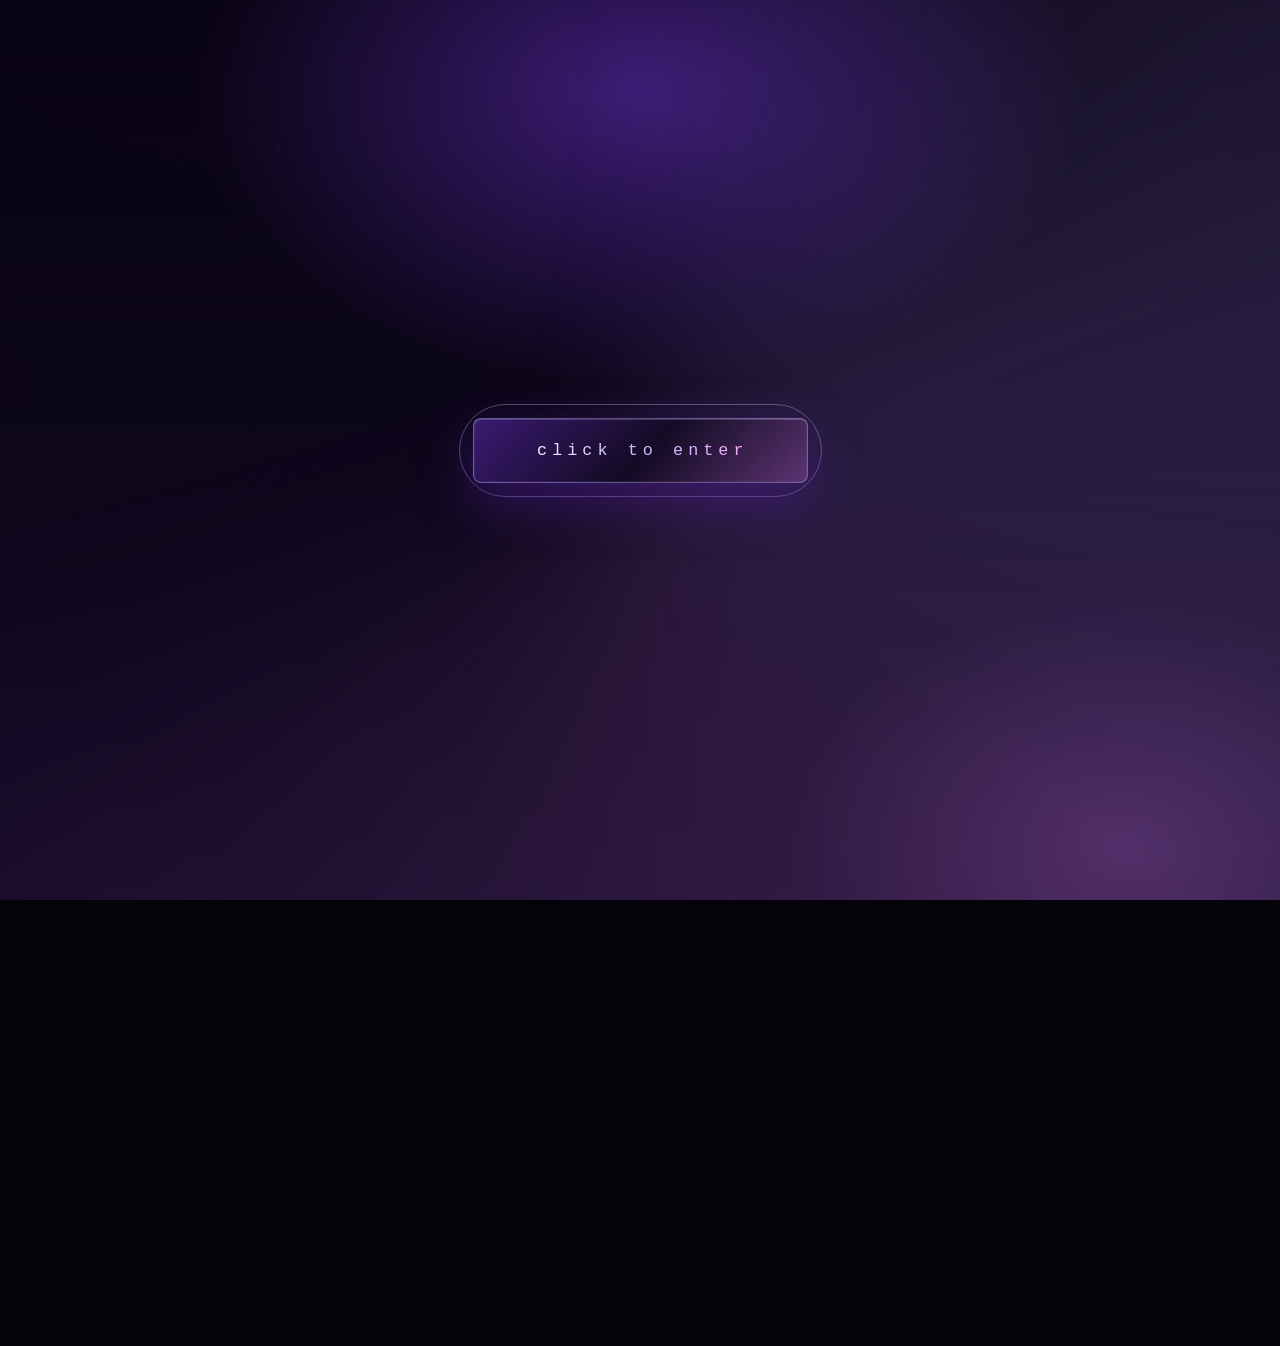
==== commit 491e70c4: "dev: фикс лагов, отката скролла и пропадания UI — статичный glow, безударный sheen, без blur аура, W" ====
--- a/dev/index.html
+++ b/dev/index.html
@@ -22,7 +22,7 @@
   <link rel="canonical" href="https://empty.is-a.dev/">
   <title>Somewhat_empty — projects</title>
   <link rel="icon" href="data:image/svg+xml,%3Csvg xmlns='http://www.w3.org/2000/svg' viewBox='0 0 32 32'%3E%3Crect width='32' height='32' rx='8' fill='%23120b22'/%3E%3Cpath d='M12 22.5a2.8 2.8 0 1 1-2.8-2.8c.4 0 .7 0 1 .2V9.2l9-2v9.6a2.8 2.8 0 1 1-2.8-2.8c.4 0 .7 0 1 .2V11l-5.4 1.2z' fill='%23a78bfa'/%3E%3C/svg%3E">
-  <link rel="stylesheet" href="style.css?v=24">
+  <link rel="stylesheet" href="style.css?v=25">
 </head>
 <body>
   <canvas class="bg-particles" id="bg-particles" aria-hidden="true"></canvas>
@@ -152,7 +152,7 @@
                 <span>Telegram</span>
               </a>
               <a class="social-pill" href="https://github.com/EmptinessDeveloper" target="_blank" rel="noopener noreferrer">
-                <svg class="social-pill__icon" viewBox="0 0 24 24" fill="none" aria-hidden="true"><path d="M12 2C6.48 2 2 6.58 2 12.25c0 4.53 2.87 8.37 6.84 9.73.5.1.68-.22.68-.49 0-.24-.01-.87-.01-1.72-2.78.62-3.37-1.37-3.37-1.37-.45-1.18-1.11-1.5-1.11-1.5-.91-.64.07-.62.07-.62 1.01.07 1.53 1.06 1.53 1.06.89 1.56 2.34 1.11 2.91.85.09-.66.35-1.11.63-1.37-2.22-.26-4.55-1.14-4.55-5.07 0-1.12.39-2.03 1.03-2.75-.1-.26-.45-1.3.1-2.71 0 0 .84-.27 2.75 1.05A10.44 10.44 0 0 1 20.99 12.25c0 5.67-4.48 10.25-10.99 10.25-.72 0-1.43-.07-2.12-.2-.73-.21-1.45-.69-1.45-1.53 0-1.08.39-1.98 1.03-2.69-.11-.28-.45-1.37.1-2.82 0 0 .9-.29 2.94 1.05.86-.23 1.78-.34 2.7-.34.92 0 1.84.11 2.7.34 2.04-1.34 2.94-1.05 2.94-1.05.55 1.45.21 2.54.1 2.82.64.71 1.03 1.61 1.03 2.69 0 1.84-.72 2.02-1.45 1.53-.69.13-1.4.2-2.12.2-5.51 0-11-4.58-11-10.25C2 6.58 6.48 2 12 2Z" fill="currentColor"/></svg>
+                <svg class="social-pill__icon" viewBox="0 0 24 24" fill="none" aria-hidden="true"><path d="M12 2C6.48 2 2 6.58 2 12.26c0 4.54 2.87 8.39 6.84 9.75.5.09.68-.22.68-.49 0-.24-.01-1.04-.01-1.88-2.78.62-3.37-1.21-3.37-1.21-.45-1.18-1.11-1.49-1.11-1.49-.91-.64.07-.63.07-.63 1 .07 1.53 1.05 1.53 1.05.89 1.57 2.34 1.12 2.91.85.09-.66.35-1.12.63-1.38-2.22-.26-4.56-1.14-4.56-5.08 0-1.12.39-2.04 1.03-2.76-.1-.26-.45-1.31.1-2.72 0 0 .84-.28 2.75 1.05A9.36 9.36 0 0 1 12 6.84c.85 0 1.71.12 2.51.35 1.91-1.33 2.75-1.05 2.75-1.05.55 1.41.2 2.46.1 2.72.64.72 1.03 1.64 1.03 2.76 0 3.95-2.34 4.82-4.57 5.07.36.32.68.94.68 1.9 0 1.37-.01 2.48-.01 2.82 0 .27.18.59.69.49A10.27 10.27 0 0 0 22 12.26C22 6.58 17.52 2 12 2Z" fill="currentColor"/></svg>
                 <span>GitHub</span>
               </a>
             </nav>
@@ -178,12 +178,12 @@
         <article class="project-card">
           <div class="project-card__head">
             <span class="project-card__icon" aria-hidden="true">
-              <svg viewBox="0 0 24 24" fill="none"><path d="M12 3.5 13.9 8.35 18.8 8.6l-3.35 3.87L16.9 17l-4.9-.87L11.1 17l1.45-4.53L7.2 8.6l4.9-.25L12 3.5Z" stroke="currentColor" stroke-width="1.6" stroke-linejoin="round"/><circle cx="12" cy="20" r="1.4" fill="currentColor"/></svg>
+              <svg viewBox="0 0 24 24" fill="none"><path d="M15.5 4.5 19.5 8.5l-1.8 1.8-1.2-.4-2.8 2.8.6 3-1.4 1.4-3.2-3.2-4.2 4.6-.9-.9 4.6-4.2-3.2-3.2 1.4-1.4 3 .6 2.8-2.8-.4-1.2 1.8-1.8Z" stroke="currentColor" stroke-width="1.6" stroke-linejoin="round"/></svg>
             </span>
             <span class="project-card__badge">Plugin</span>
           </div>
           <h3>X-Pins</h3>
-          <p class="project-description" data-i18n="xpinsDesc">Закрепляет сообщения чатов Telegram с расширенными настройками.</p>
+          <p class="project-description" data-i18n="xpinsDesc">Безлимитные локальные пины чатов по папкам для ExteraGram и AyuGram.</p>
           <ul class="tag-list" aria-label="Теги проекта X-Pins">
             <li>telegram</li>
             <li>pins</li>
@@ -296,6 +296,6 @@
     </div>
   </div>
 
-  <script src="player.js?v=24"></script>
+  <script src="player.js?v=25"></script>
 </body>
 </html>
--- a/dev/style.css
+++ b/dev/style.css
@@ -50,6 +50,11 @@
   -webkit-tap-highlight-color: rgba(0, 0, 0, 0) !important;
   -webkit-tap-highlight-color: transparent !important;
   -webkit-touch-callout: none;
+}
+
+html,
+body {
+  overflow-x: clip;
 }
 
 ::selection {
@@ -190,12 +195,11 @@
 
 .bg-aurora {
   position: fixed;
-  inset: -25%;
+  inset: 0;
   z-index: 0;
   pointer-events: none;
-  filter: blur(88px);
-  opacity: 0.55;
-  will-change: transform;
+  overflow: hidden;
+  opacity: 0.42;
 }
 
 .bg-aurora span {
@@ -206,25 +210,31 @@
 }
 
 .bg-aurora span:nth-child(1) {
-  inset: 8% 4% 55% 30%;
-  background: radial-gradient(50% 50% at 50% 50%, rgba(124, 58, 237, 0.75) 0%, rgba(124, 58, 237, 0) 100%);
-  animation: aurora-a 19s ease-in-out infinite;
+  top: -18%;
+  left: -14%;
+  width: 68vmax;
+  height: 68vmax;
+  background: radial-gradient(circle, rgba(124, 58, 237, 0.34) 0%, rgba(124, 58, 237, 0) 68%);
+  animation: aurora-a 22s ease-in-out infinite alternate;
 }
 
 .bg-aurora span:nth-child(2) {
-  inset: 45% 28% 12% 4%;
-  background: radial-gradient(50% 50% at 50% 50%, rgba(232, 121, 249, 0.6) 0%, rgba(232, 121, 249, 0) 100%);
-  animation: aurora-b 24s ease-in-out infinite;
+  right: -16%;
+  bottom: -20%;
+  width: 64vmax;
+  height: 64vmax;
+  background: radial-gradient(circle, rgba(232, 121, 249, 0.22) 0%, rgba(232, 121, 249, 0) 70%);
+  animation: aurora-b 26s ease-in-out infinite alternate;
 }
 
 @keyframes aurora-a {
-  0%, 100% { transform: translate3d(0, 0, 0) scale(1); }
-  50% { transform: translate3d(6%, 4%, 0) scale(1.16); }
+  0%   { transform: translate3d(0, 0, 0) scale(1); }
+  100% { transform: translate3d(5vw, 4vh, 0) scale(1.08); }
 }
 
 @keyframes aurora-b {
-  0%, 100% { transform: translate3d(0, 0, 0) scale(1.05); }
-  50% { transform: translate3d(-7%, -5%, 0) scale(0.92); }
+  0%   { transform: translate3d(0, 0, 0) scale(1); }
+  100% { transform: translate3d(-5vw, -4vh, 0) scale(1.08); }
 }
 
 .site-header,
@@ -356,15 +366,14 @@
   -webkit-backdrop-filter: blur(16px) saturate(125%);
   overflow: visible;
   isolation: isolate;
-  --audio-energy: 0;
   transition: border-color 0.3s ease, box-shadow 0.4s ease;
 }
 
 body.is-audio-playing .now-playing {
-  border-color: rgba(196, 176, 253, 0.3);
+  border-color: rgba(196, 176, 253, 0.34);
   box-shadow:
     0 22px 54px rgba(12, 5, 28, 0.72),
-    0 0 calc(28px + 72px * var(--audio-energy)) rgba(124, 58, 237, calc(0.14 + 0.24 * var(--audio-energy))),
+    0 0 46px rgba(124, 58, 237, 0.22),
     inset 0 1px 0 rgba(255, 255, 255, 0.12);
 }
 
@@ -508,9 +517,7 @@
 
 body.is-audio-playing .eq.is-live span {
   animation: none !important;
-  transform: scaleY(var(--eq-height, 0.28));
-  transform-origin: bottom;
-  will-change: transform;
+  opacity: 1;
   transition: transform 0.05s linear;
 }
 
@@ -564,16 +571,23 @@
 .player__sheen {
   position: absolute;
   inset: 0;
+  border-radius: inherit;
+  overflow: hidden;
+  pointer-events: none;
+}
+
+.player__sheen::after {
+  content: "";
+  position: absolute;
+  inset: 0;
   width: 60%;
-  border-radius: inherit;
   background: linear-gradient(115deg, transparent 20%, rgba(245, 240, 255, 0.08) 50%, transparent 80%);
   transform: translate3d(-130%, 0, 0);
   opacity: 0;
-  pointer-events: none;
   transition: opacity 0.45s ease;
 }
 
-.player.is-playing .player__sheen {
+.player.is-playing .player__sheen::after {
   opacity: 1;
   animation: sheen 7.5s linear infinite;
 }
@@ -1314,10 +1328,6 @@
   transition: opacity 0.28s ease;
 }
 
-.project-list {
-  perspective: 900px;
-}
-
 .project-card {
   --rx: 0deg;
   --ry: 0deg;
@@ -1326,6 +1336,7 @@
 @media (hover: hover) and (pointer: fine) {
   .project-card:hover {
     transform:
+      perspective(900px)
       rotateX(var(--rx))
       rotateY(var(--ry))
       translateY(-3px);
@@ -1334,6 +1345,14 @@
       0 20px 48px rgba(46, 16, 101, 0.36),
       0 0 0 1px rgba(216, 200, 255, 0.08),
       inset 0 1px 0 rgba(255, 255, 255, 0.14);
+  }
+}
+
+@media (max-width: 600px) {
+  .project-card {
+    backdrop-filter: none;
+    -webkit-backdrop-filter: none;
+    background: linear-gradient(155deg, rgba(139, 92, 246, 0.13) 0%, rgba(14, 9, 27, 0.92) 52%, rgba(240, 171, 252, 0.06) 100%);
   }
 }
 
@@ -1518,12 +1537,10 @@
   padding: 13px 16px;
   border: 1px solid var(--card-border);
   border-radius: 14px;
-  background: var(--card-bg);
+  background: linear-gradient(155deg, rgba(139, 92, 246, 0.12) 0%, rgba(15, 9, 28, 0.88) 100%);
   box-shadow:
     0 12px 30px rgba(4, 2, 12, 0.42),
     inset 0 1px 0 rgba(255, 255, 255, 0.08);
-  backdrop-filter: blur(12px) saturate(115%);
-  -webkit-backdrop-filter: blur(12px) saturate(115%);
   transition:
     border-color 0.26s ease,
     box-shadow 0.26s ease,
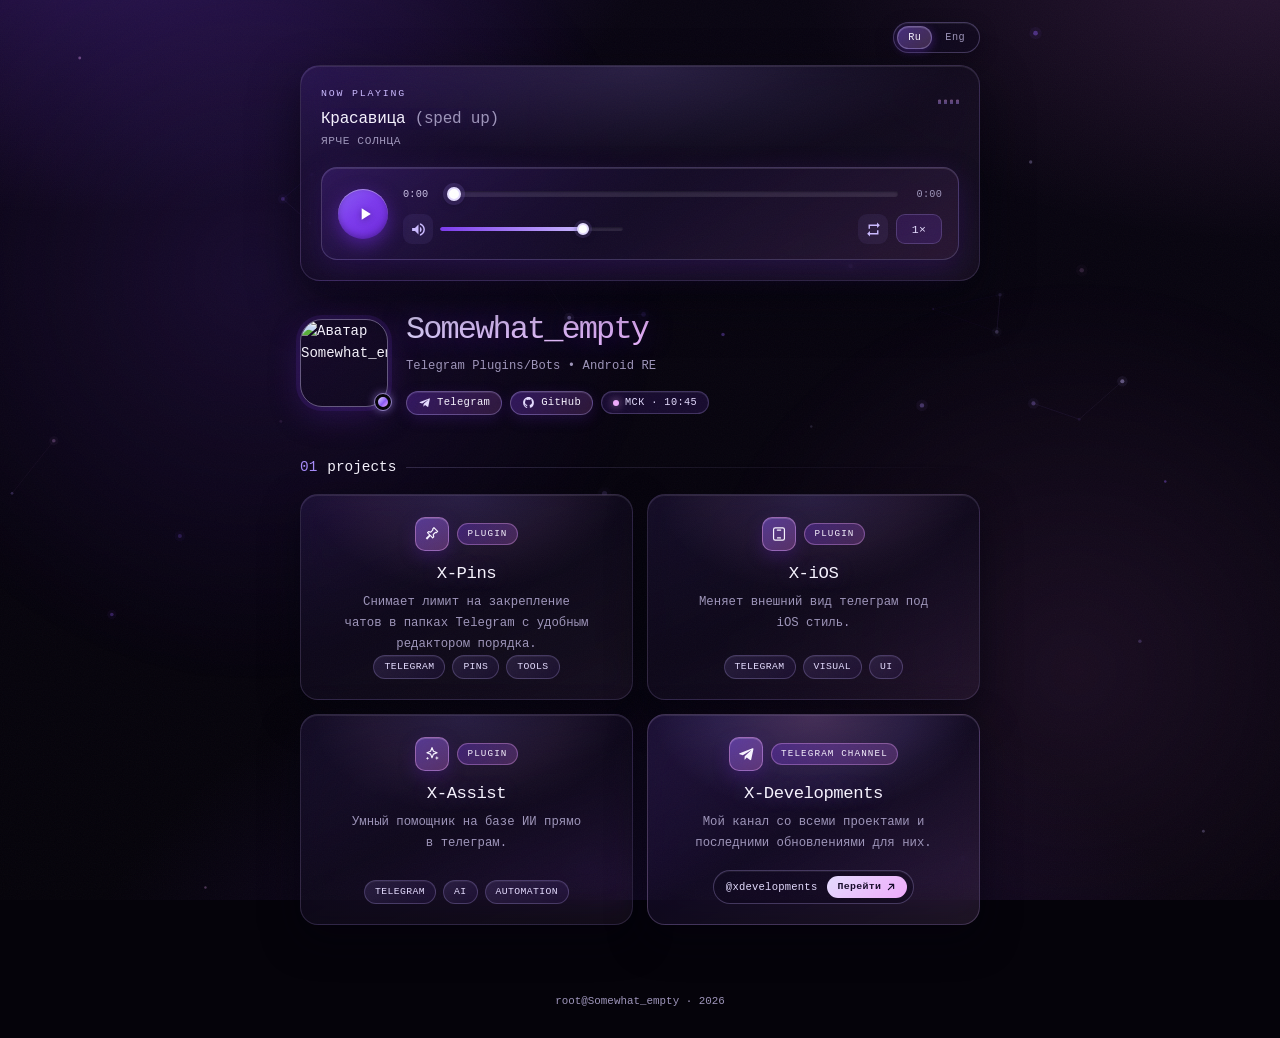
==== commit 67ab128c: "dev: обновлённое описание X-Pins и удаление секции 02 stack" ====
--- a/dev/index.html
+++ b/dev/index.html
@@ -22,7 +22,7 @@
   <link rel="canonical" href="https://empty.is-a.dev/">
   <title>Somewhat_empty — projects</title>
   <link rel="icon" href="data:image/svg+xml,%3Csvg xmlns='http://www.w3.org/2000/svg' viewBox='0 0 32 32'%3E%3Crect width='32' height='32' rx='8' fill='%23120b22'/%3E%3Cpath d='M12 22.5a2.8 2.8 0 1 1-2.8-2.8c.4 0 .7 0 1 .2V9.2l9-2v9.6a2.8 2.8 0 1 1-2.8-2.8c.4 0 .7 0 1 .2V11l-5.4 1.2z' fill='%23a78bfa'/%3E%3C/svg%3E">
-  <link rel="stylesheet" href="style.css?v=25">
+  <link rel="stylesheet" href="style.css?v=26">
 </head>
 <body>
   <canvas class="bg-particles" id="bg-particles" aria-hidden="true"></canvas>
@@ -183,7 +183,7 @@
             <span class="project-card__badge">Plugin</span>
           </div>
           <h3>X-Pins</h3>
-          <p class="project-description" data-i18n="xpinsDesc">Безлимитные локальные пины чатов по папкам для ExteraGram и AyuGram.</p>
+          <p class="project-description" data-i18n="xpinsDesc">Снимает лимит на закрепление чатов в папках Telegram с удобным редактором порядка.</p>
           <ul class="tag-list" aria-label="Теги проекта X-Pins">
             <li>telegram</li>
             <li>pins</li>
@@ -241,41 +241,6 @@
           </a>
         </article>
       </div>
-    </section>
-
-    <section class="stack-section" aria-labelledby="stack-title">
-      <h2 class="section-heading" id="stack-title">
-        <span class="section-number">02</span>
-        <span class="section-title">stack</span>
-        <span class="section-rule" aria-hidden="true"></span>
-      </h2>
-
-      <ul class="stack-list">
-        <li class="stack-item">
-          <span class="stack-item__name">Python</span>
-          <span class="stack-item__note">scripting & tooling</span>
-        </li>
-        <li class="stack-item">
-          <span class="stack-item__name">Java/Smali</span>
-          <span class="stack-item__note">bytecode & patching</span>
-        </li>
-        <li class="stack-item">
-          <span class="stack-item__name">Android RE</span>
-          <span class="stack-item__note">decompilation & analysis</span>
-        </li>
-        <li class="stack-item">
-          <span class="stack-item__name">ExteraGram API</span>
-          <span class="stack-item__note">client internals</span>
-        </li>
-        <li class="stack-item">
-          <span class="stack-item__name">Telegram Bots</span>
-          <span class="stack-item__note">automation & integration</span>
-        </li>
-        <li class="stack-item">
-          <span class="stack-item__name">Vanilla JS/CSS</span>
-          <span class="stack-item__note">front-end</span>
-        </li>
-      </ul>
     </section>
   </main>
 
@@ -296,6 +261,6 @@
     </div>
   </div>
 
-  <script src="player.js?v=25"></script>
+  <script src="player.js?v=26"></script>
 </body>
 </html>
--- a/dev/style.css
+++ b/dev/style.css
@@ -1512,65 +1512,6 @@
   letter-spacing: 0.02em;
 }
 
-.stack-section {
-  margin-top: 38px;
-}
-
-.stack-list {
-  display: grid;
-  gap: 10px;
-  margin: 0;
-  padding: 0;
-  list-style: none;
-}
-
-@media (min-width: 600px) {
-  .stack-list {
-    grid-template-columns: repeat(2, minmax(0, 1fr));
-  }
-}
-
-.stack-item {
-  display: flex;
-  flex-direction: column;
-  gap: 3px;
-  padding: 13px 16px;
-  border: 1px solid var(--card-border);
-  border-radius: 14px;
-  background: linear-gradient(155deg, rgba(139, 92, 246, 0.12) 0%, rgba(15, 9, 28, 0.88) 100%);
-  box-shadow:
-    0 12px 30px rgba(4, 2, 12, 0.42),
-    inset 0 1px 0 rgba(255, 255, 255, 0.08);
-  transition:
-    border-color 0.26s ease,
-    box-shadow 0.26s ease,
-    transform 0.26s var(--ease-out-expo);
-}
-
-@media (hover: hover) and (pointer: fine) {
-  .stack-item:hover {
-    transform: translateY(-2px);
-    border-color: var(--card-border-hover);
-    box-shadow:
-      0 18px 40px rgba(46, 16, 101, 0.3),
-      0 0 0 1px rgba(216, 200, 255, 0.07),
-      inset 0 1px 0 rgba(255, 255, 255, 0.12);
-  }
-}
-
-.stack-item__name {
-  color: var(--violet-100);
-  font-size: 0.88rem;
-  font-weight: 500;
-  letter-spacing: 0.01em;
-}
-
-.stack-item__note {
-  color: var(--muted);
-  font-size: 0.66rem;
-  letter-spacing: 0.02em;
-}
-
 .project-card__action {
   display: inline-flex;
   align-items: center;
@@ -1612,7 +1553,6 @@
 body.has-reveal .profile-row,
 body.has-reveal .section-heading,
 body.has-reveal .project-card,
-body.has-reveal .stack-section,
 body.has-reveal .site-footer {
   opacity: 0;
   transform: translate3d(0, 22px, 0);
@@ -1627,7 +1567,6 @@
 body.has-reveal.is-revealed .profile-row,
 body.has-reveal.is-revealed .section-heading,
 body.has-reveal.is-revealed .project-card,
-body.has-reveal.is-revealed .stack-section,
 body.has-reveal.is-revealed .site-footer {
   opacity: 1;
   transform: translate3d(0, 0, 0);
@@ -1641,15 +1580,13 @@
 body.has-reveal.is-revealed .project-card:nth-child(2) { transition-delay: 0.42s; }
 body.has-reveal.is-revealed .project-card:nth-child(3) { transition-delay: 0.49s; }
 body.has-reveal.is-revealed .project-card:nth-child(4) { transition-delay: 0.54s; }
-body.has-reveal.is-revealed .stack-section { transition-delay: 0.60s; }
-body.has-reveal.is-revealed .site-footer { transition-delay: 0.66s; }
+body.has-reveal.is-revealed .site-footer { transition-delay: 0.60s; }
 
 body.has-reveal.reveal-done .top-bar,
 body.has-reveal.reveal-done .now-playing,
 body.has-reveal.reveal-done .profile-row,
 body.has-reveal.reveal-done .section-heading,
 body.has-reveal.reveal-done .project-card,
-body.has-reveal.reveal-done .stack-section,
 body.has-reveal.reveal-done .site-footer {
   transform: none;
   will-change: auto;
@@ -2116,7 +2053,6 @@
   body.has-reveal .profile-row,
   body.has-reveal .section-heading,
   body.has-reveal .project-card,
-  body.has-reveal .stack-section,
   body.has-reveal .site-footer {
     opacity: 1;
     transform: none;
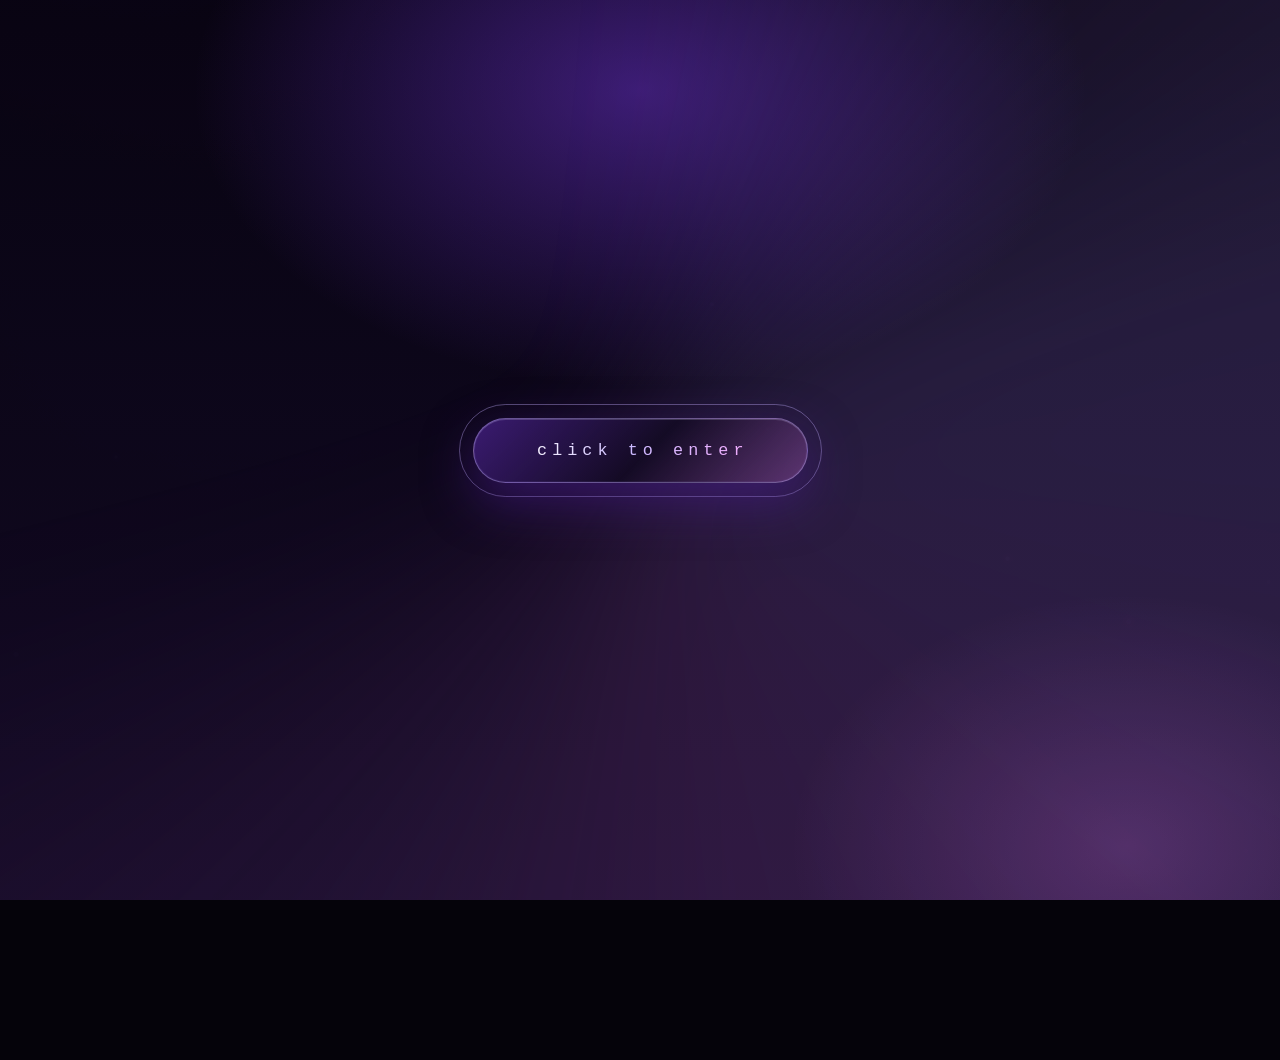
==== commit 0826f9c7: "dev: плашку «Ремейк скоро / Remake soon» на карточку X-Assist" ====
--- a/dev/index.html
+++ b/dev/index.html
@@ -22,7 +22,7 @@
   <link rel="canonical" href="https://empty.is-a.dev/">
   <title>Somewhat_empty — projects</title>
   <link rel="icon" href="data:image/svg+xml,%3Csvg xmlns='http://www.w3.org/2000/svg' viewBox='0 0 32 32'%3E%3Crect width='32' height='32' rx='8' fill='%23120b22'/%3E%3Cpath d='M12 22.5a2.8 2.8 0 1 1-2.8-2.8c.4 0 .7 0 1 .2V9.2l9-2v9.6a2.8 2.8 0 1 1-2.8-2.8c.4 0 .7 0 1 .2V11l-5.4 1.2z' fill='%23a78bfa'/%3E%3C/svg%3E">
-  <link rel="stylesheet" href="style.css?v=26">
+  <link rel="stylesheet" href="style.css?v=27">
 </head>
 <body>
   <canvas class="bg-particles" id="bg-particles" aria-hidden="true"></canvas>
@@ -213,6 +213,7 @@
               <svg viewBox="0 0 24 24" fill="none"><path d="m12 3.5 1.9 4.85 4.85 1.9-4.85 1.9L12 17l-1.9-4.85-4.85-1.9 4.85-1.9L12 3.5Z" stroke="currentColor" stroke-width="1.6" stroke-linejoin="round"/><path d="m18.5 14.5.8 2 2 .8-2 .8-.8 2-.8-2-2-.8 2-.8.8-2ZM6 15.5l.65 1.6 1.6.65-1.6.65L6 20l-.65-1.6-1.6-.65 1.6-.65L6 15.5Z" fill="currentColor"/></svg>
             </span>
             <span class="project-card__badge">Plugin</span>
+            <span class="project-card__badge project-card__badge--remake" data-i18n="xassistRemake">Ремейк скоро</span>
           </div>
           <h3>X-Assist</h3>
           <p class="project-description" data-i18n="xassistDesc">Умный помощник на базе ИИ прямо в телеграм.</p>
@@ -261,6 +262,6 @@
     </div>
   </div>
 
-  <script src="player.js?v=26"></script>
+  <script src="player.js?v=27"></script>
 </body>
 </html>
--- a/dev/style.css
+++ b/dev/style.css
@@ -1360,6 +1360,7 @@
   display: flex;
   align-items: center;
   justify-content: center;
+  flex-wrap: wrap;
   gap: 8px;
   margin-bottom: 11px;
 }
@@ -1473,6 +1474,30 @@
   color: var(--violet-100);
   border-color: rgba(240, 171, 252, 0.34);
   background: linear-gradient(135deg, rgba(124, 58, 237, 0.32), rgba(232, 121, 249, 0.2));
+}
+
+.project-card__badge--remake {
+  gap: 5px;
+  color: var(--orchid);
+  border-color: rgba(240, 171, 252, 0.45);
+  background: linear-gradient(135deg, rgba(232, 121, 249, 0.24), rgba(124, 58, 237, 0.28));
+  box-shadow: 0 2px 10px rgba(232, 121, 249, 0.2), inset 0 1px 0 rgba(255, 255, 255, 0.12);
+}
+
+.project-card__badge--remake::before {
+  content: "";
+  width: 5px;
+  height: 5px;
+  border-radius: 50%;
+  background: var(--orchid);
+  box-shadow: 0 0 8px rgba(240, 171, 252, 0.9);
+  flex: 0 0 auto;
+  animation: remake-pulse 1.8s ease-in-out infinite;
+}
+
+@keyframes remake-pulse {
+  0%, 100% { opacity: 1; transform: scale(1); }
+  50% { opacity: 0.45; transform: scale(0.8); }
 }
 
 .project-card__cta {
